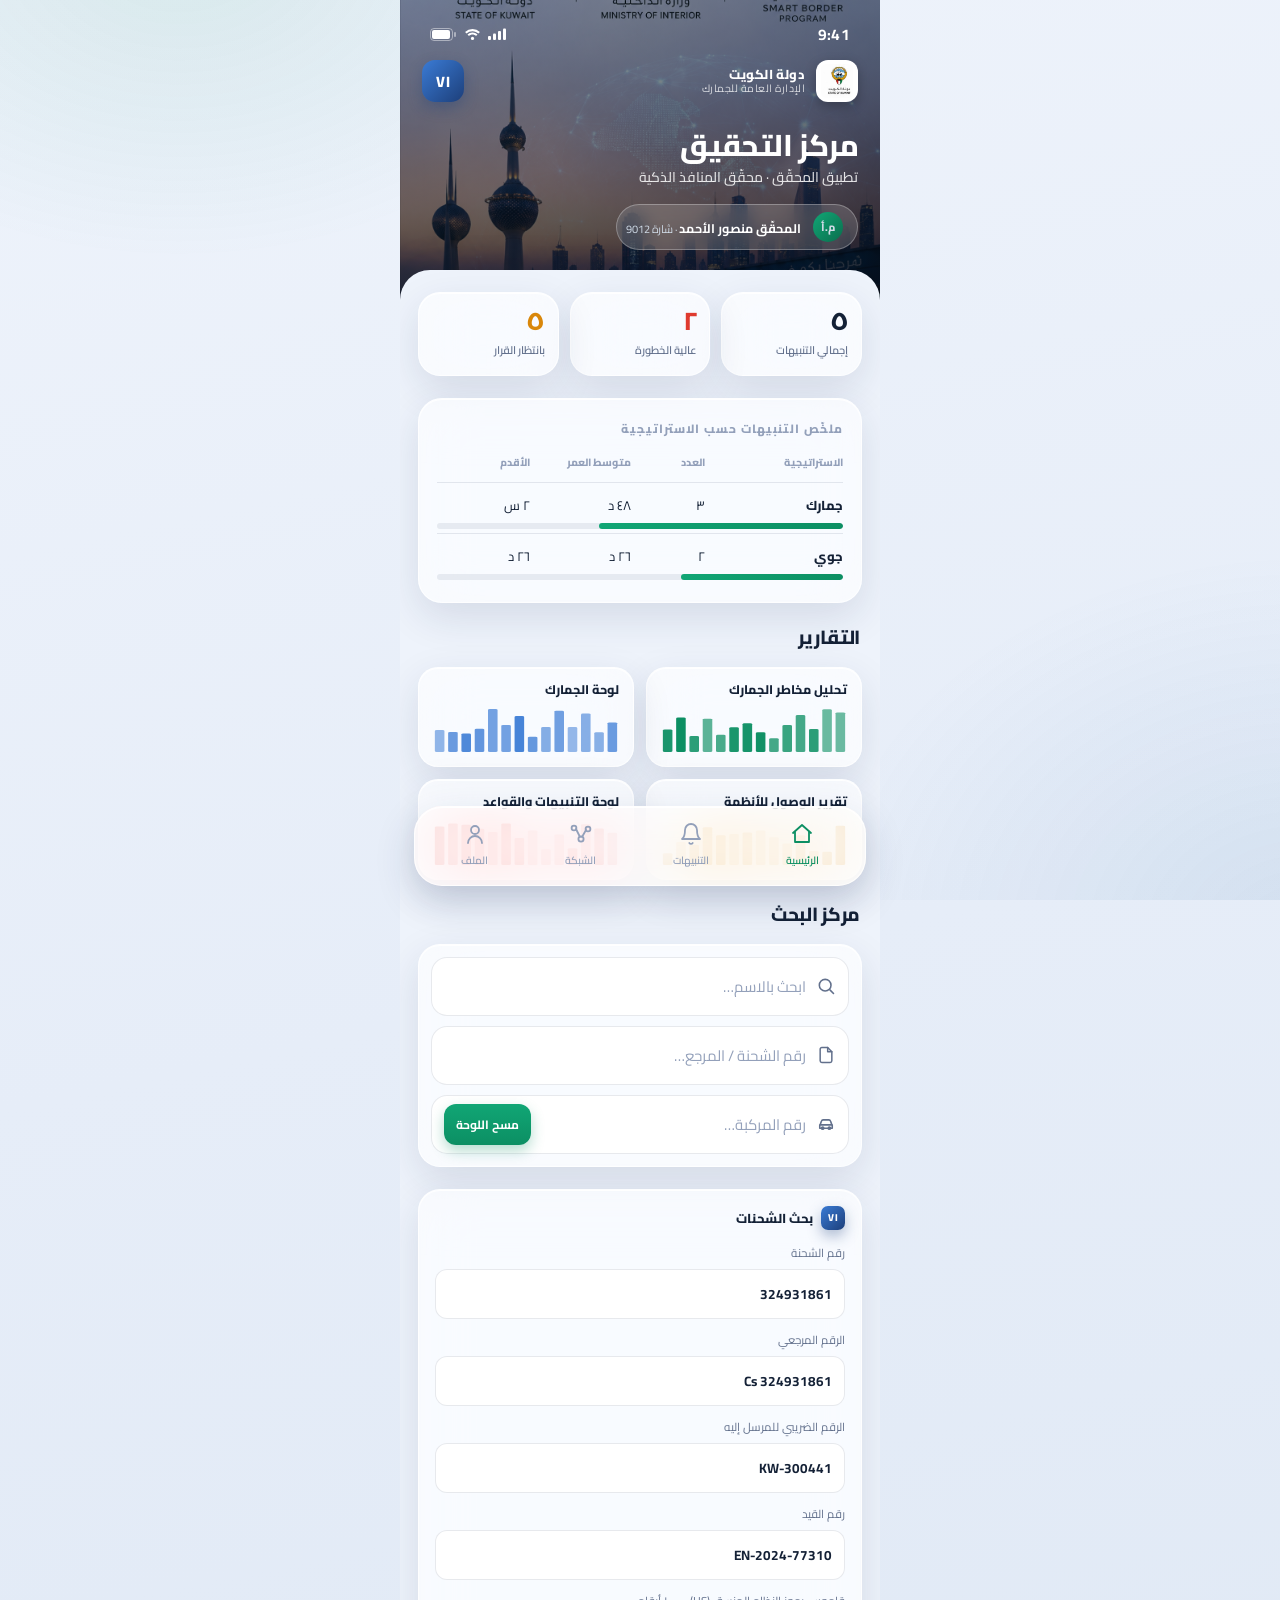
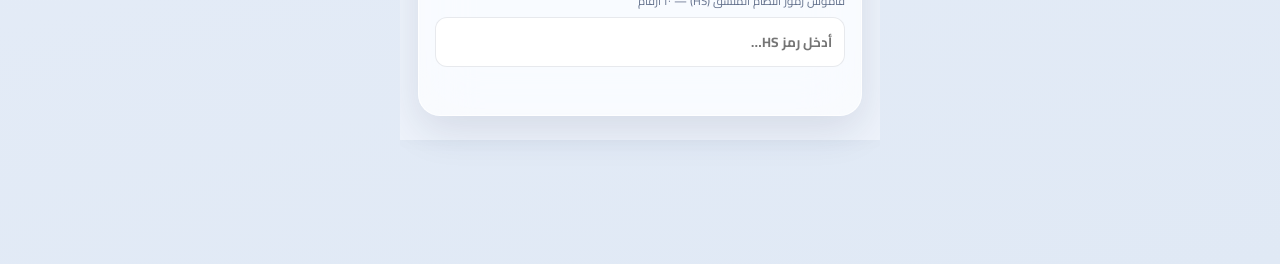
==== investigator/index.html @ adbe8036 "Add standalone Investigator app (SAS Visual Investigator on a phone) New investigator/ persona app, " ====
<!DOCTYPE html>
<html lang="ar" dir="rtl">
<head>
  <meta charset="UTF-8" />
  <meta name="viewport" content="width=device-width, initial-scale=1.0, viewport-fit=cover" />
  <meta name="theme-color" content="#0a1024" />
  <title>المنافذ الذكية — تطبيق المحقّق</title>
  <link rel="preconnect" href="https://fonts.googleapis.com" />
  <link rel="preconnect" href="https://fonts.gstatic.com" crossorigin />
  <link rel="stylesheet" href="https://fonts.googleapis.com/css2?family=Cairo:wght@400;600;700;800&family=Inter:wght@400;600;700;800&display=swap" />
  <link rel="stylesheet" href="styles.css" />
</head>
<body>
  <div class="app" id="app">

    <!-- iOS status bar -->
    <div class="statusbar sb-light">
      <span class="sb-time">9:41</span>
      <span class="sb-right">
        <svg width="18" height="12" viewBox="0 0 18 12" fill="currentColor"><rect x="0" y="8" width="3" height="4" rx="1"/><rect x="5" y="5.5" width="3" height="6.5" rx="1"/><rect x="10" y="3" width="3" height="9" rx="1"/><rect x="15" y="0.5" width="3" height="11.5" rx="1"/></svg>
        <svg width="17" height="12" viewBox="0 0 17 12" fill="currentColor"><path d="M8.5 3.2c2.3 0 4.4.9 6 2.4l1.4-1.5A11 11 0 0 0 8.5 1 11 11 0 0 0 1.1 4.1L2.5 5.6a8.7 8.7 0 0 1 6-2.4z"/><path d="M8.5 6.6c1.3 0 2.6.5 3.5 1.5l1.5-1.5a7 7 0 0 0-10 0L5 8.1c1-1 2.2-1.5 3.5-1.5z"/><circle cx="8.5" cy="10.4" r="1.6"/></svg>
        <svg width="27" height="13" viewBox="0 0 27 13" fill="none"><rect x="0.5" y="0.5" width="22" height="12" rx="3.5" stroke="currentColor" stroke-opacity=".45"/><rect x="2" y="2" width="18" height="9" rx="2" fill="currentColor"/><rect x="24" y="4" width="2" height="5" rx="1" fill="currentColor" fill-opacity=".45"/></svg>
      </span>
    </div>

    <!-- ============ HOME / DASHBOARD ============ -->
    <section class="screen is-active" id="screen-home">
      <div class="scroll home-scroll">
        <div class="home-hero">
          <div class="hero-bg"><img src="../assets/welcome_bg.png" alt="" /></div>
          <div class="hh-top">
            <img class="brand-emblem" src="../assets/logo_emblem.png" alt="دولة الكويت" />
            <div class="brand-txt"><b>دولة الكويت</b><span>الإدارة العامة للجمارك</span></div>
            <div class="topbar-spacer"></div>
            <span class="vi-logo">VI</span>
          </div>
          <h2 class="hh-title">مركز التحقيق</h2>
          <div class="hh-sub">تطبيق المحقّق · محقّق المنافذ الذكية</div>
          <div class="officer-chip">
            <span class="avatar">م.أ</span>
            <div><b>المحقّق منصور الأحمد</b><span> · شارة 9012</span></div>
          </div>
        </div>

        <div class="sheet" id="home-sheet"><!-- rendered by JS --></div>
      </div>
    </section>

    <!-- ============ ALERTS TRIAGE QUEUE ============ -->
    <section class="screen" id="screen-alerts">
      <div class="scroll">
        <div class="page-h"><h1>التنبيهات</h1><p>قائمة انتظار التحقيق — مرتّبة حسب النقاط</p></div>
        <div class="search-row glass solo-search">
          <span class="search-ic"><svg viewBox="0 0 24 24" width="20" height="20" fill="none" stroke="currentColor" stroke-width="1.9" stroke-linecap="round" stroke-linejoin="round"><circle cx="11" cy="11" r="7"/><path d="M21 21l-4.3-4.3"/></svg></span>
          <input type="text" id="search-all" placeholder="ابحث بالاسم أو رقم الشحنة أو المركبة…" autocomplete="off" />
        </div>
        <div class="filters" id="strategy-filters">
          <button class="fchip is-active" data-filter="all">الكل</button>
          <button class="fchip" data-filter="Customs">جمارك</button>
          <button class="fchip" data-filter="Air">جوي</button>
        </div>
        <div class="tasklist" id="alert-list"></div>
      </div>
    </section>

    <!-- ============ NETWORK EXPLORER ============ -->
    <section class="screen" id="screen-network">
      <div class="scroll">
        <div class="page-h"><h1>الشبكة</h1><p>تحليل الكيانات والعلاقات عبر القضايا</p></div>
        <div class="vi-banner glass">
          <span class="vi-logo">VI</span>
          <div><b>تحليل الشبكة</b><span>كشف الكيانات المشتركة (Entity Resolution)</span></div>
        </div>
        <div class="info-card glass" id="net-global"><!-- rendered by JS --></div>
      </div>
    </section>

    <!-- ============ CASE / ALERT DETAIL (rendered by JS) ============ -->
    <section class="screen" id="screen-detail">
      <div class="detail-bar">
        <button class="back-btn" data-tab="screen-alerts" aria-label="رجوع">
          <svg viewBox="0 0 24 24" width="22" height="22" fill="none" stroke="currentColor" stroke-width="2.2" stroke-linecap="round" stroke-linejoin="round"><path d="M9 6l6 6-6 6"/></svg>
        </button>
        <h2 id="detail-title">التنبيه</h2>
      </div>
      <div class="scroll" id="detail-body" style="padding-top:14px;"></div>
    </section>

    <!-- ============ PROFILE ============ -->
    <section class="screen" id="screen-profile">
      <div class="scroll">
        <div class="page-h"><h1>الملف الشخصي</h1></div>
        <div class="profile-card glass">
          <span class="avatar">م.أ</span>
          <h2>المحقّق منصور الأحمد</h2>
          <div class="role">محقّق جمارك · شارة 9012 · إدارة الاستخبارات الجمركية</div>
          <div class="profile-stats">
            <div><div class="n" id="prof-seen">0</div><div class="l">تمت دراستها</div></div>
            <div><div class="n" id="prof-app">0</div><div class="l">معتمد</div></div>
            <div><div class="n" id="prof-rej">0</div><div class="l">مرفوض</div></div>
          </div>
        </div>
        <div class="settings glass">
          <div class="set-row"><span class="sic"><svg viewBox="0 0 24 24" width="18" height="18" fill="none" stroke="#28354f" stroke-width="1.8" stroke-linecap="round" stroke-linejoin="round"><circle cx="12" cy="12" r="3"/><path d="M19 12a7 7 0 0 0-.1-1.3l2-1.5-2-3.4-2.3 1a7 7 0 0 0-2.3-1.3L13.6 2h-3.2l-.4 2.5A7 7 0 0 0 7.7 5.8l-2.3-1-2 3.4 2 1.5A7 7 0 0 0 5.3 12c0 .4 0 .9.1 1.3l-2 1.5 2 3.4 2.3-1a7 7 0 0 0 2.3 1.3l.4 2.5h3.2l.4-2.5a7 7 0 0 0 2.3-1.3l2.3 1 2-3.4-2-1.5c.1-.4.1-.9.1-1.3z"/></svg></span><span class="st">إعدادات المحقّق</span><svg class="chev" viewBox="0 0 24 24" width="18" height="18" fill="none" stroke="currentColor" stroke-width="2" stroke-linecap="round" stroke-linejoin="round"><path d="M9 6l6 6-6 6"/></svg></div>
          <div class="set-row"><span class="sic"><svg viewBox="0 0 24 24" width="18" height="18" fill="none" stroke="#28354f" stroke-width="1.8" stroke-linecap="round" stroke-linejoin="round"><path d="M12 3l8 4v5c0 5-3.5 7.5-8 9-4.5-1.5-8-4-8-9V7z"/></svg></span><span class="st">الصلاحيات والوصول</span><svg class="chev" viewBox="0 0 24 24" width="18" height="18" fill="none" stroke="currentColor" stroke-width="2" stroke-linecap="round" stroke-linejoin="round"><path d="M9 6l6 6-6 6"/></svg></div>
          <div class="set-row" id="reset-demo"><span class="sic"><svg viewBox="0 0 24 24" width="18" height="18" fill="none" stroke="#28354f" stroke-width="1.8" stroke-linecap="round" stroke-linejoin="round"><path d="M3 12a9 9 0 1 0 3-6.7L3 8M3 3v5h5"/></svg></span><span class="st">إعادة تعيين البيانات التجريبية</span><svg class="chev" viewBox="0 0 24 24" width="18" height="18" fill="none" stroke="currentColor" stroke-width="2" stroke-linecap="round" stroke-linejoin="round"><path d="M9 6l6 6-6 6"/></svg></div>
        </div>
      </div>
    </section>

    <!-- ============ TAB BAR ============ -->
    <nav class="tabbar" id="tabbar">
      <button class="tab is-active" data-tab="screen-home">
        <svg viewBox="0 0 24 24" fill="none" stroke="currentColor" stroke-width="1.8" stroke-linecap="round" stroke-linejoin="round"><path d="M3 11l9-8 9 8"/><path d="M5 10v10h14V10"/></svg>
        الرئيسية
      </button>
      <button class="tab" data-tab="screen-alerts">
        <svg viewBox="0 0 24 24" fill="none" stroke="currentColor" stroke-width="1.8" stroke-linecap="round" stroke-linejoin="round"><path d="M18 8a6 6 0 0 0-12 0c0 7-3 9-3 9h18s-3-2-3-9"/><path d="M13.7 21a2 2 0 0 1-3.4 0"/></svg>
        التنبيهات
      </button>
      <button class="tab" data-tab="screen-network">
        <svg viewBox="0 0 24 24" fill="none" stroke="currentColor" stroke-width="1.8" stroke-linecap="round" stroke-linejoin="round"><circle cx="5" cy="6" r="2.4"/><circle cx="19" cy="7" r="2.4"/><circle cx="12" cy="17" r="2.6"/><path d="M7 7l4 8M17 8l-4 7"/></svg>
        الشبكة
      </button>
      <button class="tab" data-tab="screen-profile">
        <svg viewBox="0 0 24 24" fill="none" stroke="currentColor" stroke-width="1.8" stroke-linecap="round" stroke-linejoin="round"><circle cx="12" cy="8" r="4"/><path d="M5 21a7 7 0 0 1 14 0"/></svg>
        الملف
      </button>
    </nav>
  </div>

  <script src="app.js"></script>
</body>
</html>
---- investigator/styles.css ----
/* ===== Kuwait Smart Border — Officer App (light glassmorphism) ===== */
:root {
  --font: "Cairo", -apple-system, BlinkMacSystemFont, "SF Pro Display", "SF Pro Text", "Segoe UI", system-ui, sans-serif;

  --ink: #142136;
  --ink-2: #28354f;
  --muted: #62708c;
  --faint: #93a0ba;

  --accent: #0c8f63;        /* refined Kuwait emerald */
  --accent-2: #11a675;
  --accent-deep: #0a6e4e;
  --accent-tint: rgba(12, 143, 99, 0.12);
  --accent-line: rgba(12, 143, 99, 0.22);

  --green: #0a9d57;
  --amber: #d9870a;
  --red: #df3a2f;

  --surface: rgba(255, 255, 255, 0.64);
  --surface-hi: rgba(255, 255, 255, 0.78);
  --line: rgba(20, 40, 80, 0.10);
  --hi: inset 0 1px 0 rgba(255, 255, 255, 0.9);
  --shadow: 0 14px 40px rgba(23, 43, 84, 0.12);
  --radius: 26px;
  --statusbar: 52px;
}

* { box-sizing: border-box; -webkit-tap-highlight-color: transparent; }
* { scrollbar-width: none; -ms-overflow-style: none; }
*::-webkit-scrollbar { width: 0; height: 0; display: none; }
html, body { margin: 0; padding: 0; }

body {
  font-family: var(--font);
  color: var(--ink);
  min-height: 100vh;
  -webkit-font-smoothing: antialiased;
  position: relative;
  background: linear-gradient(168deg, #eef3fb 0%, #e6edf8 52%, #e0e9f5 100%);
}
/* subtle cool depth — two soft, low-saturation glows (not decorative color) */
body::after {
  content: ""; position: fixed; inset: 0; z-index: -1;
  background:
    radial-gradient(780px 560px at 14% -6%, rgba(12, 143, 99, 0.10), transparent 56%),
    radial-gradient(820px 640px at 102% 104%, rgba(40, 110, 170, 0.10), transparent 60%);
}

.app { position: relative; width: 100%; max-width: 480px; min-height: 100vh; margin: 0 auto; overflow: hidden; }

/* ===== iOS status bar ===== */
.statusbar {
  position: absolute; top: 0; left: 0; right: 0; z-index: 40;
  height: var(--statusbar);
  display: flex; align-items: center; justify-content: space-between;
  padding: 16px 30px 0; pointer-events: none; color: var(--ink);
}
.statusbar.sb-light { color: #fff; }
.sb-time { font-size: 15.5px; font-weight: 700; letter-spacing: .3px; }
.sb-right { display: flex; align-items: center; gap: 7px; }
.sb-right svg { display: block; }

/* ===== screens ===== */
.screen { display: none; min-height: 100vh; flex-direction: column; }
.screen.is-active { display: flex; }
.scroll { flex: 1; overflow-y: auto; padding: calc(var(--statusbar) + 8px) 18px 124px; }

/* ===== HOME: dark hero header + content sheet ===== */
.home-scroll { padding: 0 0 124px; }
.home-hero {
  position: relative; overflow: hidden; color: #fff;
  padding: calc(var(--statusbar) + 8px) 22px 56px;
}
.home-hero .hero-bg { position: absolute; inset: 0; z-index: 0; }
.home-hero .hero-bg img { width: 100%; height: 100%; object-fit: cover; object-position: center 38%; }
.home-hero .hero-bg::after {
  content: ""; position: absolute; inset: 0;
  background: linear-gradient(165deg, rgba(7,28,38,.42) 0%, rgba(6,20,32,.58) 48%, rgba(5,14,26,.84) 100%);
}
.home-hero > *:not(.hero-bg) { position: relative; z-index: 1; }
.hh-top { display: flex; align-items: center; gap: 11px; margin-bottom: 28px; }
.home-hero .brand-emblem { width: 42px; height: 42px; object-fit: contain; background: #fff; border-radius: 12px; padding: 4px; box-shadow: 0 4px 12px rgba(0,0,0,.25); }
.home-hero .brand-txt b { color: #fff; font-size: 13px; font-weight: 800; letter-spacing: .4px; }
.home-hero .brand-txt span { color: rgba(255,255,255,.78); font-size: 10.5px; }
.icon-btn--hero { background: rgba(255,255,255,.16); border-color: rgba(255,255,255,.3); color: #fff; box-shadow: none; }
.icon-btn--hero .dot { border-color: rgba(20,30,45,.4); }
.home-hero .live { margin-bottom: 12px; }
.hh-title { margin: 0; font-size: 30px; font-weight: 800; letter-spacing: -.6px; line-height: 1.04; color: #fff; }
.hh-sub { font-size: 14px; color: rgba(255,255,255,.85); margin-top: 3px; font-weight: 500; }

.sheet {
  position: relative; margin-top: -36px;
  background: #eef3fb; border-radius: 30px 30px 0 0;
  padding: 22px 18px 8px; box-shadow: 0 -12px 30px rgba(10,20,40,.07);
  min-height: 44vh;
}
.sheet .stats { margin-bottom: 22px; }

/* grouped list (Apple-style) */
.grouped { background: #fff; border-radius: 22px; overflow: hidden; margin-bottom: 24px; box-shadow: var(--shadow); border: 1px solid var(--surface-hi); }
.row { display: flex; align-items: center; gap: 14px; padding: 15px 16px; border-top: 1px solid var(--line); cursor: pointer; }
.row:first-child { border-top: none; }
.row:active { background: rgba(20,40,80,.035); }
.ric { width: 42px; height: 42px; border-radius: 13px; flex: none; display: grid; place-items: center; background: var(--accent-tint); color: var(--accent); border: 1px solid var(--accent-line); }
.rt { flex: 1; }
.rt b { display: block; font-size: 15px; font-weight: 700; color: var(--ink); }
.rt span { font-size: 12.5px; color: var(--muted); }

/* ===== brand row ===== */
.topbar { display: flex; align-items: center; gap: 12px; margin-bottom: 18px; }
.brand-emblem { width: 38px; height: 38px; object-fit: contain; }
.brand-txt { display: flex; flex-direction: column; line-height: 1.18; }
.brand-txt b { font-size: 13px; font-weight: 800; letter-spacing: .4px; color: var(--ink); }
.brand-txt span { font-size: 10.5px; color: var(--muted); letter-spacing: .5px; }
.topbar-spacer { flex: 1; }

.icon-btn {
  position: relative; width: 44px; height: 44px; flex: none;
  display: grid; place-items: center; border: 1px solid var(--line);
  background: var(--surface-hi);
  backdrop-filter: blur(20px) saturate(150%); -webkit-backdrop-filter: blur(20px) saturate(150%);
  border-radius: 50%; color: var(--ink-2); cursor: pointer; box-shadow: var(--shadow);
}
.icon-btn:active { transform: scale(.94); }
.dot { position: absolute; top: 9px; right: 10px; width: 9px; height: 9px; border-radius: 50%; background: var(--red); border: 2px solid #fff; }

/* ===== glass ===== */
.glass {
  background: var(--surface);
  backdrop-filter: blur(28px) saturate(150%); -webkit-backdrop-filter: blur(28px) saturate(150%);
  border: 1px solid var(--surface-hi);
  border-radius: var(--radius);
  box-shadow: var(--hi), var(--shadow);
}
.glass-hi { background: var(--surface-hi); }

/* ===== page heading ===== */
.page-h { margin: 2px 0 18px; }
.page-h h1 { margin: 0; font-size: 32px; font-weight: 800; letter-spacing: -.6px; color: var(--ink); }
.page-h p { margin: 5px 0 0; color: var(--muted); font-size: 14px; }

/* ===== HERO ===== */
.hero {
  position: relative; overflow: hidden; border-radius: 28px; margin-bottom: 16px;
  min-height: 178px; display: flex; flex-direction: column; justify-content: flex-end; padding: 20px;
  box-shadow: var(--shadow); border: 1px solid var(--surface-hi);
}
.hero-bg { position: absolute; inset: 0; z-index: 0; }
.hero-bg img { width: 100%; height: 100%; object-fit: cover; }
.hero-bg::after {
  content: ""; position: absolute; inset: 0;
  background: linear-gradient(150deg, rgba(8,40,32,.30) 0%, rgba(8,30,28,.40) 45%, rgba(6,22,30,.82) 100%);
}
.hero > *:not(.hero-bg) { position: relative; z-index: 1; }
.hero-top { display: flex; align-items: center; margin-bottom: auto; }
.live {
  display: inline-flex; align-items: center; gap: 7px;
  font-size: 11px; font-weight: 800; letter-spacing: .5px;
  padding: 6px 12px; border-radius: 999px;
  background: rgba(10,157,87,.22); border: 1px solid rgba(120,255,180,.5); color: #c8ffe1;
  backdrop-filter: blur(6px); -webkit-backdrop-filter: blur(6px);
}
.live i { width: 7px; height: 7px; border-radius: 50%; background: #4dff97; box-shadow: 0 0 9px #4dff97; }
.hero-body h2 { margin: 0; font-size: 27px; font-weight: 800; letter-spacing: -.5px; line-height: 1.06; color: #fff; }
.hero-body .sub { font-size: 13px; color: #d9e4ee; margin-top: 3px; font-weight: 500; }
.officer-chip {
  margin-top: 14px; display: inline-flex; align-items: center; gap: 10px;
  padding: 7px 14px 7px 7px; border-radius: 999px;
  background: rgba(255,255,255,.16); border: 1px solid rgba(255,255,255,.28);
  backdrop-filter: blur(10px); -webkit-backdrop-filter: blur(10px);
}
.avatar { width: 30px; height: 30px; border-radius: 50%; flex: none; display: grid; place-items: center; font-size: 12px; font-weight: 800; background: linear-gradient(135deg, var(--accent-2), var(--accent-deep)); color: #fff; }
.officer-chip b { font-size: 12.5px; font-weight: 700; color: #fff; }
.officer-chip span { font-size: 11px; color: #cfdae6; margin-left: 2px; }

/* ===== stats ===== */
.stats { display: grid; grid-template-columns: repeat(3, 1fr); gap: 11px; margin-bottom: 20px; }
.stat { padding: 15px 13px; border-radius: 22px; }
.stat .n { font-size: 26px; font-weight: 800; letter-spacing: -.6px; line-height: 1; color: var(--ink); }
.stat .l { font-size: 11px; color: var(--muted); margin-top: 6px; font-weight: 600; }
.stat .n.green { color: var(--green); } .stat .n.amber { color: var(--amber); } .stat .n.red { color: var(--red); }

/* ===== section ===== */
.sec-h { display: flex; align-items: center; justify-content: space-between; margin: 6px 2px 12px; }
.sec-h h3 { margin: 0; font-size: 19px; font-weight: 800; letter-spacing: -.3px; color: var(--ink); }
.sec-h a { font-size: 13px; color: var(--accent); font-weight: 700; cursor: pointer; }

/* ===== action list ===== */
.menu { display: flex; flex-direction: column; gap: 11px; margin-bottom: 24px; }
.menu-item {
  display: flex; align-items: center; gap: 14px; padding: 15px 16px; border-radius: 22px; cursor: pointer;
  background: var(--surface); border: 1px solid var(--surface-hi);
  backdrop-filter: blur(26px) saturate(150%); -webkit-backdrop-filter: blur(26px) saturate(150%);
  box-shadow: var(--hi), var(--shadow);
}
.menu-item:active { transform: scale(.99); }
.mi-ic {
  width: 46px; height: 46px; border-radius: 15px; flex: none; display: grid; place-items: center;
  background: var(--accent-tint); color: var(--accent); border: 1px solid var(--accent-line);
}
/* keep one cohesive accent; the alert tile uses amber to signal attention */
.mi-ic.amber { background: rgba(217,135,10,.12); color: var(--amber); border-color: rgba(217,135,10,.22); }
.mi-tx { flex: 1; }
.mi-tx b { display: block; font-size: 15px; font-weight: 700; color: var(--ink); }
.mi-tx span { font-size: 12.5px; color: var(--muted); }
.mi-badge { min-width: 22px; height: 22px; padding: 0 7px; border-radius: 999px; display: grid; place-items: center; font-size: 12px; font-weight: 800; background: var(--red); color: #fff; }
.chev { color: var(--faint); flex: none; }

/* ===== filter chips ===== */
.filters { display: flex; gap: 8px; overflow-x: auto; padding: 2px 0 16px; }
.fchip {
  flex: none; padding: 9px 16px; border-radius: 999px; cursor: pointer; font-size: 13px; font-weight: 600; color: var(--muted);
  background: var(--surface); border: 1px solid var(--line);
  backdrop-filter: blur(16px); -webkit-backdrop-filter: blur(16px);
}
.fchip.is-active { color: #fff; background: linear-gradient(180deg, var(--accent-2), var(--accent)); border-color: transparent; font-weight: 700; box-shadow: 0 6px 16px rgba(12,143,99,.32); }

/* ===== task cards ===== */
.tasklist { display: flex; flex-direction: column; gap: 12px; }
.task { display: flex; gap: 14px; align-items: center; padding: 15px; border-radius: 24px; cursor: pointer; }
.task:active { transform: scale(.99); }
.ring { position: relative; flex: none; }
.ring svg { transform: rotate(-90deg); }
.ring .score { position: absolute; inset: 0; display: grid; place-items: center; font-size: 16px; font-weight: 800; color: var(--ink); }
.task-main { flex: 1; min-width: 0; }
.task-top { display: flex; align-items: center; gap: 8px; }
.plate { font-size: 15px; font-weight: 800; letter-spacing: .3px; color: var(--ink); }
.lane { font-size: 11px; font-weight: 700; padding: 3px 9px; border-radius: 8px; background: var(--accent-tint); border: 1px solid var(--accent-line); color: var(--accent-deep); }
.newtag { font-size: 9.5px; font-weight: 800; letter-spacing: .4px; padding: 3px 7px; border-radius: 7px; background: var(--accent); color: #fff; }
.task-driver { font-size: 12.5px; color: var(--muted); margin-top: 3px; }
.flags { display: flex; flex-wrap: wrap; gap: 6px; margin-top: 9px; }
.flag { display: inline-flex; align-items: center; gap: 5px; font-size: 10.5px; font-weight: 700; padding: 4px 9px; border-radius: 9px; background: rgba(20,40,80,.05); border: 1px solid var(--line); color: var(--ink-2); }
.flag.red { background: rgba(223,58,47,.10); border-color: rgba(223,58,47,.30); color: var(--red); }
.flag.amber { background: rgba(217,135,10,.12); border-color: rgba(217,135,10,.30); color: var(--amber); }

.level-tag { font-size: 11px; font-weight: 800; letter-spacing: .3px; }
.level-High { color: var(--red); } .level-Medium { color: var(--amber); } .level-Low { color: var(--green); }

/* ===== detail ===== */
.detail-bar {
  position: sticky; top: 0; z-index: 6;
  display: flex; align-items: center; gap: 12px;
  padding: var(--statusbar) 18px 12px;
  background: rgba(255,255,255,.72);
  backdrop-filter: blur(24px) saturate(150%); -webkit-backdrop-filter: blur(24px) saturate(150%);
  border-bottom: 1px solid var(--line);
}
.detail-bar h2 { margin: 0; font-size: 18px; font-weight: 800; letter-spacing: .3px; color: var(--ink); }
.back-btn { width: 40px; height: 40px; border-radius: 50%; flex: none; cursor: pointer; display: grid; place-items: center; color: var(--ink-2); background: var(--surface-hi); border: 1px solid var(--line); box-shadow: var(--shadow); }
.back-btn:active { transform: scale(.94); }

.risk-hero { padding: 22px; border-radius: 26px; margin-bottom: 14px; display: flex; align-items: center; gap: 18px; }
.risk-hero .ring .score { font-size: 28px; }
.risk-hero .ring .score small { display: block; font-size: 9.5px; font-weight: 700; color: var(--muted); margin-top: -1px; letter-spacing: 1px; }
.rh-tx { flex: 1; }
.rh-tx .lvl { font-size: 23px; font-weight: 800; letter-spacing: -.3px; }
.rh-tx .src { display: flex; align-items: center; gap: 6px; margin-top: 7px; font-size: 11px; color: var(--muted); font-weight: 500; }
.rh-tx .src b { color: var(--accent); font-weight: 700; }

.reco { display: flex; gap: 12px; align-items: flex-start; padding: 15px 16px; border-radius: 20px; margin-bottom: 14px; background: rgba(223,58,47,.08); border: 1px solid rgba(223,58,47,.28); }
.reco.clear { background: rgba(10,157,87,.09); border-color: rgba(10,157,87,.30); }
.reco .ric { flex: none; margin-top: 1px; }
.reco b { font-size: 14.5px; color: var(--ink); }
.reco p { margin: 4px 0 0; font-size: 12.5px; color: var(--muted); line-height: 1.45; }

.info-card { padding: 18px; border-radius: 24px; margin-bottom: 14px; }
.info-card h4 { margin: 0 0 14px; font-size: 12px; font-weight: 800; color: var(--faint); letter-spacing: 1px; }
.kv { display: flex; align-items: center; justify-content: space-between; gap: 12px; padding: 12px 0; border-top: 1px solid var(--line); }
.kv:first-of-type { border-top: none; padding-top: 0; }
.kv .k { display: flex; align-items: center; gap: 11px; font-size: 13.5px; color: var(--muted); }
.kv .k .kic { width: 32px; height: 32px; border-radius: 10px; display: grid; place-items: center; background: rgba(20,40,80,.05); border: 1px solid var(--line); color: var(--ink-2); flex: none; }
.kv .v { font-size: 14px; font-weight: 700; text-align: right; color: var(--ink); }
.kv .v.red { color: var(--red); } .kv .v.green { color: var(--green); } .kv .v.amber { color: var(--amber); }
.v-stack { display: flex; flex-direction: column; align-items: flex-end; gap: 6px; }
.v-stack .v { font-size: 14px; font-weight: 700; }
.pill-ok, .pill-bad { font-size: 10.5px; font-weight: 800; padding: 5px 10px; border-radius: 999px; letter-spacing: .3px; white-space: nowrap; }
.pill-bad { background: rgba(223,58,47,.12); color: var(--red); border: 1px solid rgba(223,58,47,.30); }
.pill-ok { background: rgba(10,157,87,.12); color: var(--green); border: 1px solid rgba(10,157,87,.30); }

.factor { padding: 13px 0; border-top: 1px solid var(--line); }
.factor:first-of-type { border-top: none; padding-top: 2px; }
.factor-h { display: flex; align-items: center; justify-content: space-between; margin-bottom: 9px; }
.factor-h .fn { font-size: 13.5px; font-weight: 600; color: var(--ink-2); }
.factor-h .fw { font-size: 12px; font-weight: 800; }
.bar { height: 7px; border-radius: 999px; background: rgba(20,40,80,.08); overflow: hidden; }
.bar > i { display: block; height: 100%; border-radius: 999px; }

.actions { display: grid; grid-template-columns: 1fr 1fr; gap: 12px; margin: 6px 0 8px; }
.btn { display: flex; align-items: center; justify-content: center; gap: 8px; padding: 16px; border-radius: 18px; border: none; cursor: pointer; font-family: inherit; font-size: 15px; font-weight: 700; color: #fff; }
.btn:active { transform: translateY(1px); }
.btn-clear { background: linear-gradient(180deg, #16b56a, #0a8a51); box-shadow: 0 10px 24px rgba(12,143,99,.35); }
.btn-flag { background: linear-gradient(180deg, #ef5246, #d22a1f); box-shadow: 0 10px 24px rgba(210,42,31,.32); }

/* ===== alerts ===== */
.alertlist { display: flex; flex-direction: column; gap: 12px; }
.alert { display: flex; gap: 13px; padding: 16px; border-radius: 22px; align-items: flex-start; }
.al-ic { width: 44px; height: 44px; border-radius: 14px; flex: none; display: grid; place-items: center; }
.al-ic.red { background: rgba(223,58,47,.12); color: var(--red); border: 1px solid rgba(223,58,47,.22); }
.al-ic.amber { background: rgba(217,135,10,.12); color: var(--amber); border: 1px solid rgba(217,135,10,.22); }
.al-ic.blue { background: var(--accent-tint); color: var(--accent); border: 1px solid var(--accent-line); }
.al-ic.green { background: rgba(10,157,87,.12); color: var(--green); border: 1px solid rgba(10,157,87,.22); }
.al-tx { flex: 1; min-width: 0; }
.al-tx .at { display: flex; align-items: center; justify-content: space-between; gap: 8px; }
.al-tx b { font-size: 14.5px; font-weight: 700; color: var(--ink); }
.al-tx .time { font-size: 11px; color: var(--faint); flex: none; }
.al-tx p { margin: 4px 0 0; font-size: 12.5px; color: var(--muted); line-height: 1.45; }
.al-unread { box-shadow: var(--hi), inset 3px 0 0 var(--accent); }

/* ===== profile ===== */
.profile-card { padding: 24px; border-radius: 26px; margin-bottom: 16px; text-align: center; }
.profile-card .avatar { width: 78px; height: 78px; font-size: 27px; margin: 0 auto 14px; }
.profile-card h2 { margin: 0; font-size: 22px; font-weight: 800; color: var(--ink); }
.profile-card .role { color: var(--muted); font-size: 13px; margin-top: 4px; }
.profile-stats { display: grid; grid-template-columns: repeat(3,1fr); gap: 1px; margin-top: 18px; border-radius: 16px; overflow: hidden; background: var(--line); }
.profile-stats div { background: rgba(255,255,255,.55); padding: 13px 6px; }
.profile-stats .n { font-size: 19px; font-weight: 800; color: var(--ink); }
.profile-stats .l { font-size: 10.5px; color: var(--muted); margin-top: 3px; }
.settings { display: flex; flex-direction: column; }
.set-row { display: flex; align-items: center; gap: 13px; padding: 16px; border-top: 1px solid var(--line); cursor: pointer; }
.set-row:first-child { border-top: none; }
.set-row .sic { width: 34px; height: 34px; border-radius: 11px; display: grid; place-items: center; background: rgba(20,40,80,.05); border: 1px solid var(--line); flex: none; color: var(--ink-2); }
.set-row .st { flex: 1; font-size: 14.5px; font-weight: 600; color: var(--ink); }

/* ===== tab bar ===== */
.tabbar {
  position: fixed; left: 50%; transform: translateX(-50%); bottom: 14px;
  width: calc(100% - 28px); max-width: 452px;
  display: flex; justify-content: space-around; align-items: center;
  padding: 11px 8px calc(11px + env(safe-area-inset-bottom, 0px));
  background: rgba(255, 255, 255, 0.72);
  backdrop-filter: blur(30px) saturate(150%); -webkit-backdrop-filter: blur(30px) saturate(150%);
  border: 1px solid var(--surface-hi); border-radius: 28px;
  box-shadow: var(--hi), 0 14px 40px rgba(23,43,84,.16); z-index: 30;
}
.tab { display: flex; flex-direction: column; align-items: center; gap: 4px; background: none; border: none; cursor: pointer; color: var(--faint); font-family: inherit; font-size: 10.5px; font-weight: 600; padding: 4px 12px; }
.tab.is-active { color: var(--accent); }
.tab svg { width: 24px; height: 24px; }
.tabbar.hidden { display: none; }

.fade-in { animation: fade .4s ease; }
@keyframes fade { from { opacity: 0; transform: translateY(10px); } to { opacity: 1; transform: none; } }

/* =====================================================================
   NEW — Arabic officer app: search, documents, investigator graph
   ===================================================================== */

/* keep kv values readable in RTL */
.kv .v { text-align: inherit; }

/* ----- search block (home) ----- */
.search-block { padding: 12px; border-radius: 22px; margin-bottom: 22px; display: flex; flex-direction: column; gap: 10px; }
.search-row {
  display: flex; align-items: center; gap: 10px;
  background: #fff; border: 1px solid var(--line); border-radius: 16px;
  padding: 0 12px; min-height: 50px;
}
.search-row .search-ic { color: var(--muted); flex: none; display: grid; place-items: center; }
.search-row input { flex: 1; border: none; outline: none; background: none; font: inherit; font-size: 15px; color: var(--ink); min-width: 0; padding: 14px 0; }
.search-row input::placeholder { color: var(--faint); }
.solo-search { margin-bottom: 14px; }

.scan-btn {
  flex: none; display: inline-flex; align-items: center; gap: 6px; cursor: pointer; font-family: inherit;
  font-size: 12px; font-weight: 700; color: #fff; border: none; border-radius: 12px; padding: 9px 12px;
  background: linear-gradient(180deg, var(--accent-2), var(--accent)); box-shadow: 0 6px 14px rgba(12,143,99,.3);
}
.scan-btn:active { transform: scale(.96); }
.scan-hintbar { font-size: 12.5px; font-weight: 700; color: var(--accent-deep); background: var(--accent-tint); border: 1px solid var(--accent-line); border-radius: 12px; padding: 10px 12px; text-align: center; }

/* ----- documents ----- */
.docs { display: grid; grid-template-columns: 1fr 1fr; gap: 12px; }
.doc {
  position: relative; border-radius: 16px; overflow: hidden; cursor: pointer;
  border: 1px solid var(--line); background: rgba(20,40,80,.04); min-height: 120px;
  display: flex; flex-direction: column;
}
.doc img { width: 100%; height: 120px; object-fit: cover; display: block; }
.doc > span { font-size: 11.5px; font-weight: 700; color: var(--ink-2); padding: 8px 10px; background: #fff; }
.doc-empty { align-items: center; justify-content: center; min-height: 120px; }
.doc-empty .doc-ph { font-size: 12px; color: var(--faint); font-weight: 700; padding: 0; background: none; }
.doc-empty > span:last-child { position: absolute; bottom: 0; left: 0; right: 0; text-align: center; }

/* ----- state banner ----- */
.state-banner { border-radius: 14px; padding: 12px 14px; font-size: 13px; font-weight: 700; margin-bottom: 12px; text-align: center; }
.state-banner.amber { background: rgba(217,135,10,.12); color: var(--amber); border: 1px solid rgba(217,135,10,.3); }
.state-banner.red { background: rgba(223,58,47,.10); color: var(--red); border: 1px solid rgba(223,58,47,.3); }

/* ----- action button: move to investigator ----- */
.btn-invest { background: linear-gradient(180deg, #3a7bd5, #2456a8); box-shadow: 0 10px 24px rgba(36,86,168,.32); }

/* ----- investigator banner / logo ----- */
.vi-banner { display: flex; align-items: center; gap: 13px; padding: 14px 16px; border-radius: 20px; margin-bottom: 16px; }
.vi-banner > div { display: flex; flex-direction: column; }
.vi-banner b { font-size: 15px; font-weight: 800; color: var(--ink); }
.vi-banner span { font-size: 12px; color: var(--muted); }
.vi-logo {
  flex: none; width: 42px; height: 42px; border-radius: 13px; display: grid; place-items: center;
  font-size: 15px; font-weight: 800; letter-spacing: .5px; color: #fff;
  background: linear-gradient(135deg, #3a7bd5, #1d3f7a); box-shadow: 0 6px 14px rgba(29,63,122,.35);
}
.vi-logo.sm { width: 20px; height: 20px; border-radius: 6px; font-size: 9px; display: inline-grid; vertical-align: middle; }

/* ----- entity network graph ----- */
.vi-graph { display: block; margin: 4px auto 0; overflow: visible; }
.vi-node circle { fill: #fff; stroke: var(--line); stroke-width: 1.5; filter: drop-shadow(0 4px 10px rgba(20,40,80,.12)); }
.vi-node.warn circle { stroke: rgba(217,135,10,.6); }
.vi-node.ok circle { stroke: rgba(10,157,87,.5); }
.vi-node .vi-ic { font-size: 18px; }
.vi-lbl { font-size: 10.5px; font-weight: 700; fill: var(--ink-2); }
.vi-cap { margin: 12px 0 0; font-size: 11.5px; color: var(--muted); line-height: 1.5; text-align: center; }

/* ----- timeline ----- */
.vi-timeline { display: flex; flex-direction: column; gap: 0; }
.vi-ev { display: flex; gap: 12px; padding: 10px 0; border-inline-start: 2px solid var(--line); margin-inline-start: 5px; padding-inline-start: 14px; position: relative; }
.vi-ev:last-child { border-color: transparent; }
.vi-dot { position: absolute; inset-inline-start: -6px; top: 14px; width: 10px; height: 10px; border-radius: 50%; background: var(--accent); box-shadow: 0 0 0 3px var(--accent-tint); }
.vi-ev b { font-size: 12px; color: var(--accent-deep); font-weight: 800; }
.vi-ev p { margin: 3px 0 0; font-size: 13px; color: var(--ink-2); line-height: 1.4; }

/* ----- lightbox ----- */
.lightbox { position: fixed; inset: 0; z-index: 100; background: rgba(6,14,26,.86); display: grid; place-items: center; padding: 24px; cursor: zoom-out; }
.lightbox img { max-width: 100%; max-height: 100%; border-radius: 14px; box-shadow: 0 20px 60px rgba(0,0,0,.5); }

/* =====================================================================
   INVESTIGATOR — SAS Visual Investigator components
   ===================================================================== */

/* ----- scorecard (بطاقة النتائج) ----- */
.scorecard { padding: 18px; border-radius: 24px; margin-bottom: 14px; }
.scorecard h4 { margin: 0 0 14px; font-size: 12px; font-weight: 800; color: var(--faint); letter-spacing: 1px; }
.sc-row { padding: 13px 0; border-top: 1px solid var(--line); }
.sc-row:first-of-type { border-top: none; padding-top: 2px; }
.sc-h { display: flex; align-items: center; justify-content: space-between; margin-bottom: 6px; }
.sc-id { font-size: 12.5px; font-weight: 800; letter-spacing: .4px; color: var(--ink-2); font-family: "Inter", monospace; }
.sc-val { font-size: 15px; font-weight: 800; }
.sc-desc { margin: 0 0 9px; font-size: 13px; color: var(--ink-2); line-height: 1.4; }

/* channel badge (selectivity) */
.channel-badge { display: inline-flex; align-items: center; gap: 6px; font-size: 11px; font-weight: 800; padding: 5px 11px; border-radius: 999px; margin-top: 6px; }
.channel-badge i { width: 8px; height: 8px; border-radius: 50%; display: inline-block; }

/* ----- VI sub-tab strip ----- */
.vitabs { display: flex; gap: 8px; overflow-x: auto; padding: 2px 0 14px; }
.vitabs .fchip { flex: none; }

/* ----- consignment 360 references ----- */
.refs-grid { display: grid; grid-template-columns: 1fr 1fr; gap: 10px; }
.ref-cell { background: rgba(20,40,80,.04); border: 1px solid var(--line); border-radius: 14px; padding: 11px 13px; }
.ref-cell .rk { font-size: 11px; color: var(--muted); margin-bottom: 3px; }
.ref-cell .rv { font-size: 13.5px; font-weight: 800; color: var(--ink); font-family: "Inter", sans-serif; letter-spacing: .2px; word-break: break-all; }

/* ----- triggers table ----- */
.trig { padding: 14px; border-radius: 18px; border: 1px solid var(--line); background: rgba(20,40,80,.03); margin-bottom: 10px; }
.trig-top { display: flex; align-items: center; justify-content: space-between; margin-bottom: 6px; }
.trig-id { font-size: 12.5px; font-weight: 800; color: var(--ink-2); font-family: "Inter", monospace; }
.trig-sc { font-size: 13px; font-weight: 800; }
.trig-msg { font-size: 12.5px; color: var(--muted); line-height: 1.45; }
.trig-meta { margin-top: 8px; font-size: 11px; color: var(--faint); display: flex; gap: 10px; flex-wrap: wrap; }

/* ----- geospatial map (stylized) ----- */
.map-panel { padding: 0; overflow: hidden; border-radius: 22px; margin-bottom: 14px; }
.vi-map { display: block; width: 100%; height: auto; }
.map-cap { padding: 12px 16px; font-size: 12.5px; color: var(--muted); line-height: 1.6; }
.map-cap b { color: var(--ink-2); }
.map-pin-ring { animation: vipulse 2.2s infinite; transform-origin: center; }
@keyframes vipulse { 0% { opacity: .55; r: 6px; } 70% { opacity: 0; r: 22px; } 100% { opacity: 0; r: 22px; } }

/* ----- x-ray panel ----- */
.xray-wrap { margin-bottom: 14px; }
.xray-panel { position: relative; border-radius: 18px; overflow: hidden; background: #0b1026; aspect-ratio: 16 / 10; box-shadow: var(--shadow); }
.xray-panel img, .xray-panel svg { width: 100%; height: 100%; object-fit: cover; display: block; }
.xray-panel .scan-line { position: absolute; left: 0; right: 0; height: 2px; background: rgba(120,200,255,.7); box-shadow: 0 0 12px rgba(120,200,255,.9); animation: xscan 3.2s linear infinite; }
@keyframes xscan { 0% { top: 0; } 100% { top: 100%; } }
.xray-tag { position: absolute; left: 12px; bottom: 12px; font-size: 10.5px; font-weight: 700; color: #bfe0ff; background: rgba(8,16,40,.6); border: 1px solid rgba(120,200,255,.3); padding: 4px 9px; border-radius: 8px; backdrop-filter: blur(4px); }
.xray-anom { display: inline-flex; gap: 6px; align-items: center; margin-top: 11px; font-size: 12px; font-weight: 800; color: var(--amber); background: rgba(217,135,10,.12); border: 1px solid rgba(217,135,10,.3); padding: 7px 12px; border-radius: 999px; }

/* ----- home: alert summary table ----- */
.summary { padding: 18px; border-radius: 24px; margin-bottom: 16px; }
.summary h4 { margin: 0 0 12px; font-size: 12px; font-weight: 800; color: var(--faint); letter-spacing: 1px; }
.sum-head, .sum-row { display: grid; grid-template-columns: 1.4fr .7fr 1fr 1fr; gap: 8px; padding: 10px 0; border-top: 1px solid var(--line); font-size: 13px; align-items: center; }
.sum-head { color: var(--faint); font-weight: 800; font-size: 10.5px; border-top: none; padding-top: 0; }
.sum-row span:first-child { font-weight: 800; color: var(--ink); }
.sum-bar { height: 6px; border-radius: 999px; background: rgba(20,40,80,.08); overflow: hidden; }
.sum-bar > i { display: block; height: 100%; border-radius: 999px; background: linear-gradient(90deg, var(--accent-2), var(--accent)); }

/* ----- home: report tiles ----- */
.reports { display: grid; grid-template-columns: 1fr 1fr; gap: 12px; margin-bottom: 16px; }
.report-tile { padding: 14px; border-radius: 20px; cursor: pointer; }
.report-tile:active { transform: scale(.99); }
.report-tile b { display: block; font-size: 12.5px; font-weight: 800; color: var(--ink); margin-bottom: 10px; line-height: 1.3; }
.report-tile svg { width: 100%; height: 44px; display: block; }

/* ----- consignment search card ----- */
.cons-search { padding: 16px; border-radius: 22px; margin-bottom: 16px; }
.cons-search h4 { margin: 0 0 12px; font-size: 13px; font-weight: 800; color: var(--ink); display: flex; align-items: center; gap: 8px; }
.cons-field { margin-bottom: 10px; }
.cons-field label { display: block; font-size: 11.5px; color: var(--muted); margin-bottom: 5px; }
.cons-field .cf-in { background: #fff; border: 1px solid var(--line); border-radius: 12px; padding: 11px 12px; font-size: 13.5px; font-weight: 700; color: var(--ink); }
.cons-field input.cf-in { width: 100%; font-family: inherit; outline: none; }
.hs-out { font-size: 12.5px; font-weight: 700; color: var(--accent-deep); margin-top: 6px; min-height: 16px; }

/* ----- investigation assistant ----- */
.assist-card { padding: 18px; border-radius: 22px; margin-bottom: 14px; }
.assist-card .assist-h { display: flex; align-items: center; gap: 10px; margin-bottom: 12px; }
.assist-card .assist-h .vi-logo { width: 34px; height: 34px; border-radius: 11px; font-size: 12px; }
.assist-card .assist-h b { font-size: 14.5px; font-weight: 800; color: var(--ink); }
.assist-body { font-size: 13.5px; line-height: 1.75; color: var(--ink-2); }

/* ----- network: expand/trim controls + popover ----- */
.net-controls { display: flex; gap: 8px; justify-content: center; margin: 4px 0 2px; }
.net-btn { font-size: 12px; font-weight: 700; font-family: inherit; cursor: pointer; padding: 8px 14px; border-radius: 999px; border: 1px solid var(--accent-line); background: var(--accent-tint); color: var(--accent-deep); }
.net-btn:active { transform: scale(.97); }
.vi-node.selected circle { stroke: var(--accent); stroke-width: 3; }
.vi-pop { margin: 10px auto 0; max-width: 280px; background: #fff; border: 1px solid var(--line); border-radius: 14px; padding: 11px 13px; box-shadow: var(--shadow); font-size: 12.5px; }
.vi-pop b { color: var(--ink); }
.vi-pop span { color: var(--muted); }

/* ----- decision bar + approve button + confirm sheet ----- */
.btn-approve { background: linear-gradient(180deg, #11a675, #0a6e4e); box-shadow: 0 10px 24px rgba(12,143,99,.32); }
.decision-h { margin: 6px 2px 10px; font-size: 12px; font-weight: 800; color: var(--faint); letter-spacing: 1px; text-align: center; }
.confirm-sheet { position: fixed; inset: 0; z-index: 120; background: rgba(8,14,26,.55); display: grid; place-items: center; padding: 24px; backdrop-filter: blur(3px); }
.confirm-card { background: #fff; border-radius: 24px; padding: 22px; max-width: 320px; width: 100%; box-shadow: 0 24px 60px rgba(0,0,0,.4); text-align: center; }
.confirm-card h3 { margin: 0 0 8px; font-size: 19px; font-weight: 800; color: var(--ink); }
.confirm-card p { margin: 0 0 18px; font-size: 14px; color: var(--muted); line-height: 1.5; }
.confirm-card .actions { margin: 0; }
.btn-ghost2 { background: rgba(20,40,80,.06); color: var(--ink-2); box-shadow: none; }
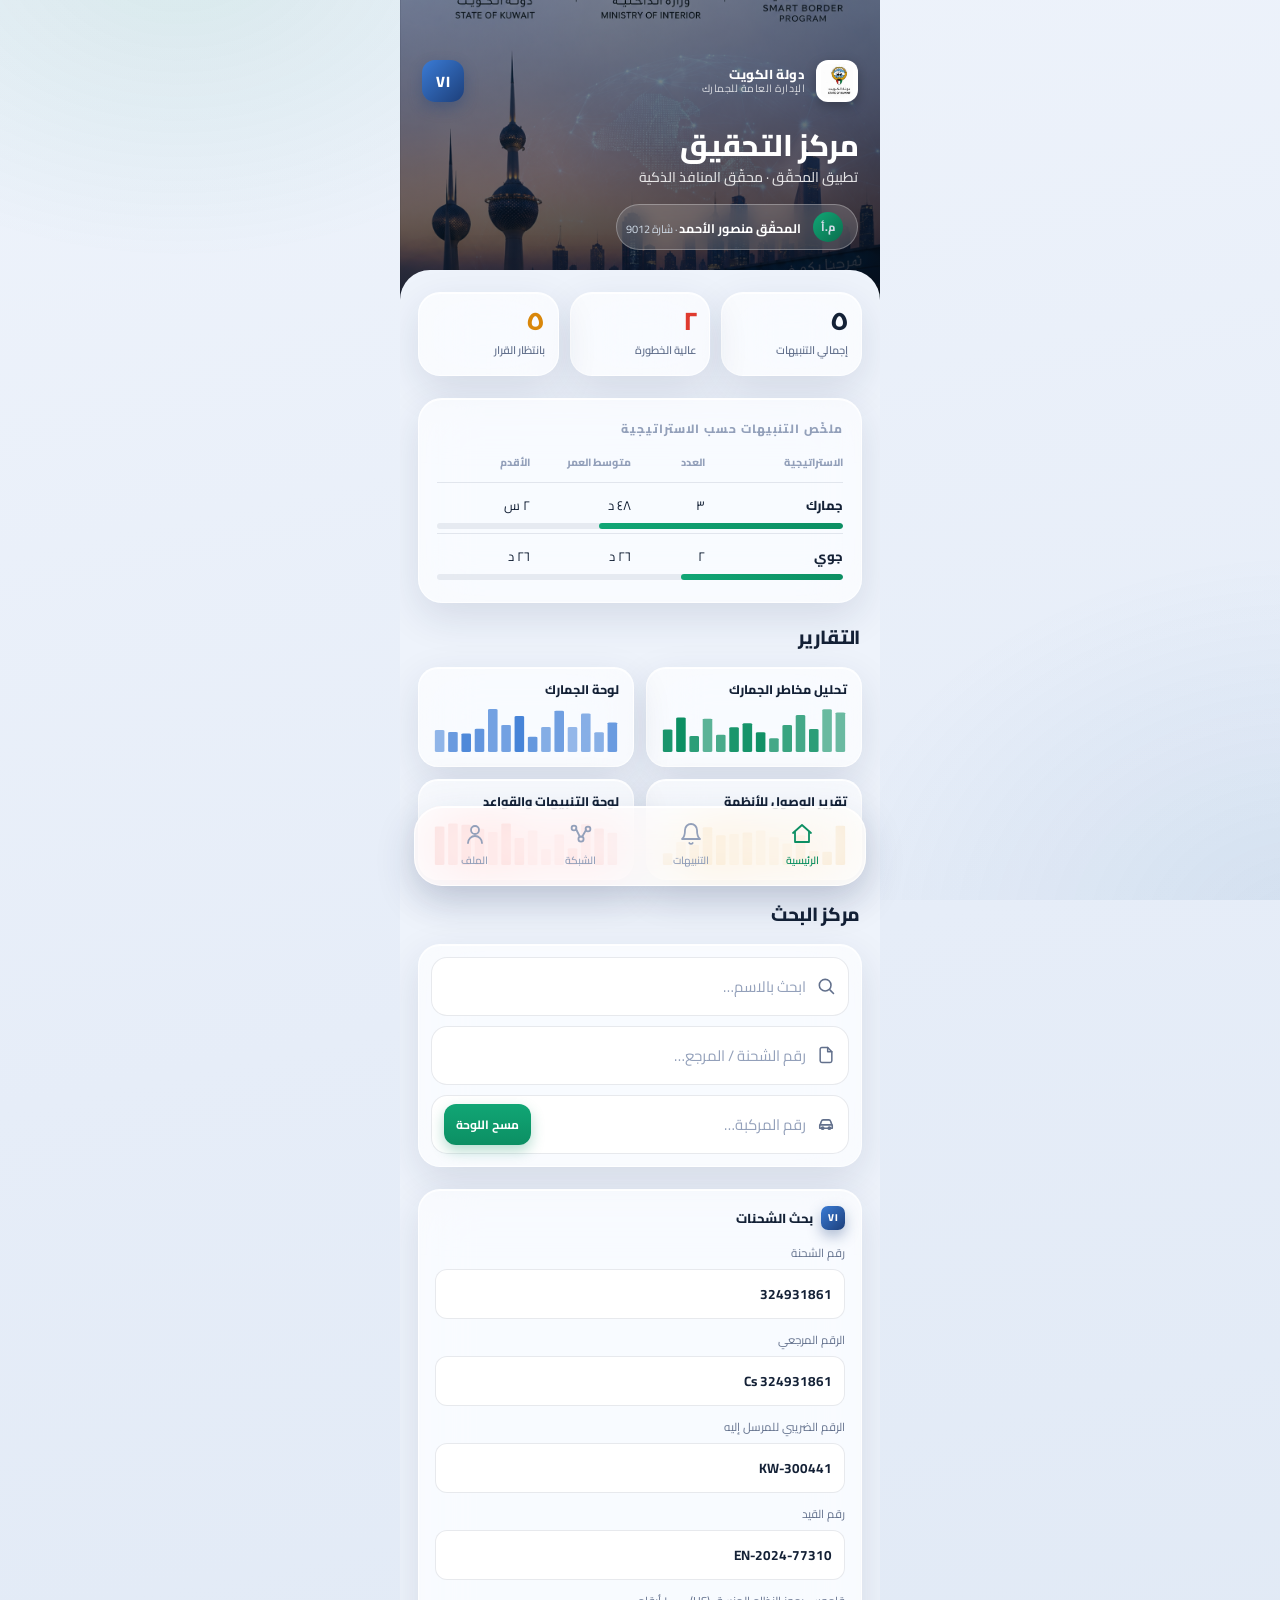
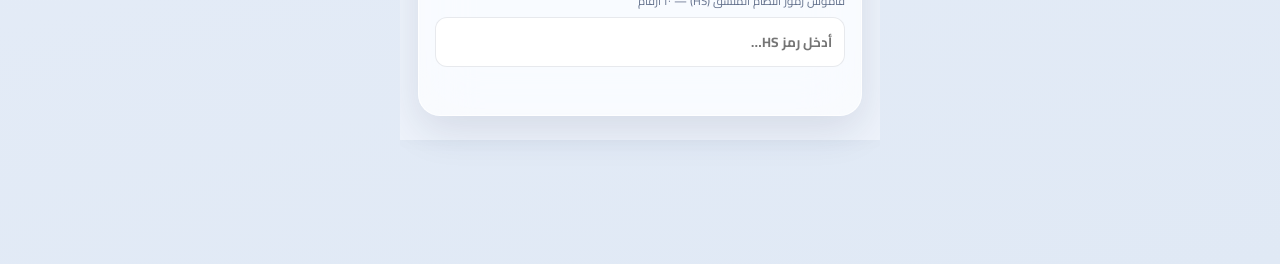
==== commit 74cb22a8: "Officer+investigator: drop fake status bar; car image instead of x-ray; searchable network - Remove " ====
--- a/investigator/index.html
+++ b/investigator/index.html
@@ -13,15 +13,7 @@
 <body>
   <div class="app" id="app">
 
-    <!-- iOS status bar -->
-    <div class="statusbar sb-light">
-      <span class="sb-time">9:41</span>
-      <span class="sb-right">
-        <svg width="18" height="12" viewBox="0 0 18 12" fill="currentColor"><rect x="0" y="8" width="3" height="4" rx="1"/><rect x="5" y="5.5" width="3" height="6.5" rx="1"/><rect x="10" y="3" width="3" height="9" rx="1"/><rect x="15" y="0.5" width="3" height="11.5" rx="1"/></svg>
-        <svg width="17" height="12" viewBox="0 0 17 12" fill="currentColor"><path d="M8.5 3.2c2.3 0 4.4.9 6 2.4l1.4-1.5A11 11 0 0 0 8.5 1 11 11 0 0 0 1.1 4.1L2.5 5.6a8.7 8.7 0 0 1 6-2.4z"/><path d="M8.5 6.6c1.3 0 2.6.5 3.5 1.5l1.5-1.5a7 7 0 0 0-10 0L5 8.1c1-1 2.2-1.5 3.5-1.5z"/><circle cx="8.5" cy="10.4" r="1.6"/></svg>
-        <svg width="27" height="13" viewBox="0 0 27 13" fill="none"><rect x="0.5" y="0.5" width="22" height="12" rx="3.5" stroke="currentColor" stroke-opacity=".45"/><rect x="2" y="2" width="18" height="9" rx="2" fill="currentColor"/><rect x="24" y="4" width="2" height="5" rx="1" fill="currentColor" fill-opacity=".45"/></svg>
-      </span>
-    </div>
+    <!-- (no fake status bar — the app sits inside the device's real status bar) -->
 
     <!-- ============ HOME / DASHBOARD ============ -->
     <section class="screen is-active" id="screen-home">
@@ -67,10 +59,11 @@
     <section class="screen" id="screen-network">
       <div class="scroll">
         <div class="page-h"><h1>الشبكة</h1><p>تحليل الكيانات والعلاقات عبر القضايا</p></div>
-        <div class="vi-banner glass">
-          <span class="vi-logo">VI</span>
-          <div><b>تحليل الشبكة</b><span>كشف الكيانات المشتركة (Entity Resolution)</span></div>
+        <div class="search-row glass solo-search">
+          <span class="search-ic"><svg viewBox="0 0 24 24" width="20" height="20" fill="none" stroke="currentColor" stroke-width="1.9" stroke-linecap="round" stroke-linejoin="round"><circle cx="11" cy="11" r="7"/><path d="M21 21l-4.3-4.3"/></svg></span>
+          <input type="text" id="net-search" placeholder="ابحث عن شخص أو مركبة أو شركة أو شحنة…" autocomplete="off" />
         </div>
+        <div class="net-found" id="net-result"></div>
         <div class="info-card glass" id="net-global"><!-- rendered by JS --></div>
       </div>
     </section>
--- a/investigator/styles.css
+++ b/investigator/styles.css
@@ -525,3 +525,14 @@
 .confirm-card p { margin: 0 0 18px; font-size: 14px; color: var(--muted); line-height: 1.5; }
 .confirm-card .actions { margin: 0; }
 .btn-ghost2 { background: rgba(20,40,80,.06); color: var(--ink-2); box-shadow: none; }
+
+/* ----- vehicle image panel (replaces x-ray) ----- */
+.veh-photo { position: relative; border-radius: 14px; overflow: hidden; aspect-ratio: 16 / 10; box-shadow: var(--shadow); }
+.veh-photo svg { width: 100%; height: 100%; display: block; }
+.veh-tag { position: absolute; left: 12px; bottom: 12px; font-size: 10.5px; font-weight: 700; color: #e6edf5; background: rgba(8,16,30,.55); border: 1px solid rgba(255,255,255,.18); padding: 4px 9px; border-radius: 8px; backdrop-filter: blur(4px); }
+.veh-plate-row { display: flex; align-items: center; justify-content: space-between; margin-top: 10px; padding: 9px 12px; background: rgba(20,40,80,.04); border: 1px solid var(--line); border-radius: 12px; font-size: 12.5px; color: var(--muted); }
+.veh-plate-row b { color: var(--ink); font-family: "Inter", sans-serif; letter-spacing: .5px; }
+
+/* ----- network search caption ----- */
+.net-found { font-size: 12.5px; color: var(--muted); margin: -2px 2px 12px; }
+.net-found b { color: var(--ink); }
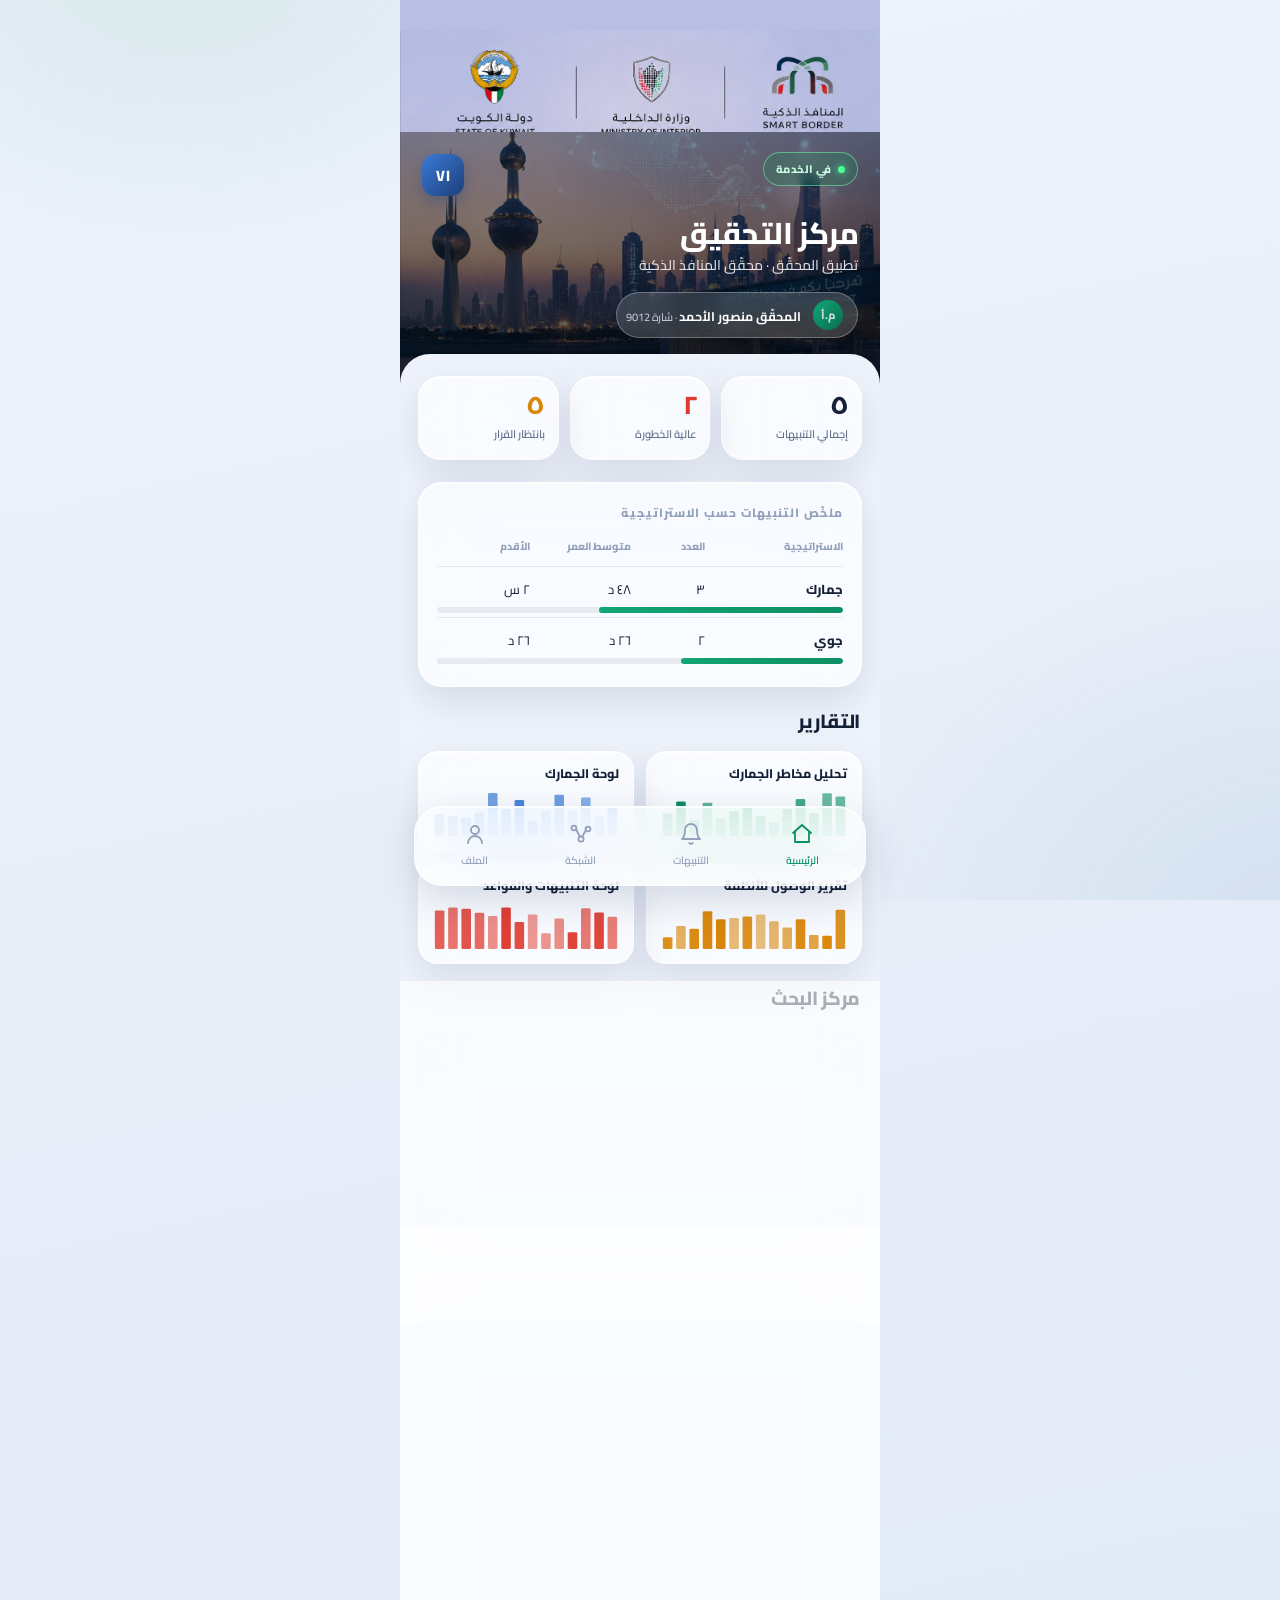
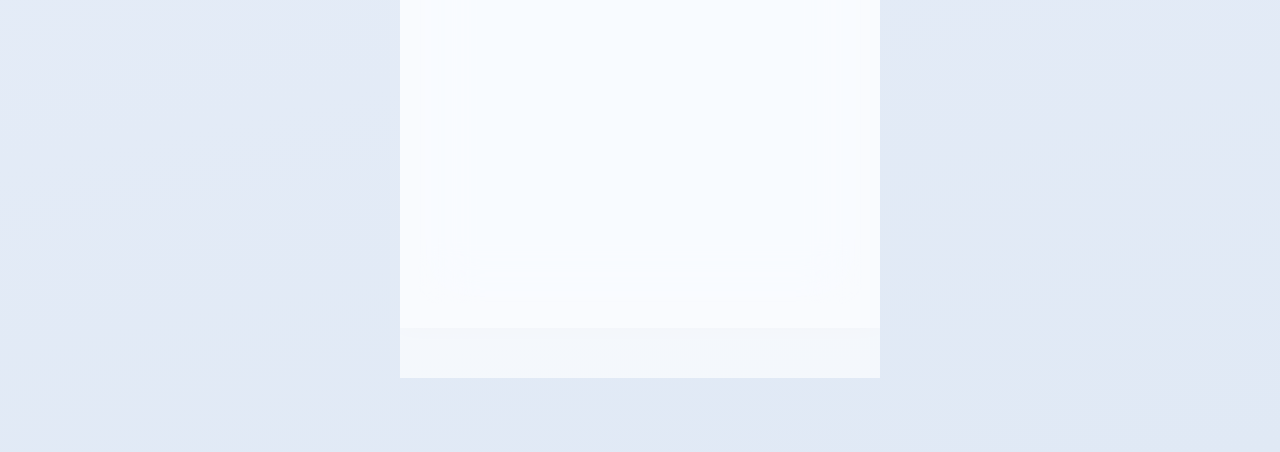
==== commit 2dc2e39a: "Investigator polish: emblem bar, tappable network, dashboards, real search - Officer + investigator " ====
--- a/investigator/index.html
+++ b/investigator/index.html
@@ -18,11 +18,11 @@
     <!-- ============ HOME / DASHBOARD ============ -->
     <section class="screen is-active" id="screen-home">
       <div class="scroll home-scroll">
+        <div class="gov-bar"></div>
         <div class="home-hero">
           <div class="hero-bg"><img src="../assets/welcome_bg.png" alt="" /></div>
           <div class="hh-top">
-            <img class="brand-emblem" src="../assets/logo_emblem.png" alt="دولة الكويت" />
-            <div class="brand-txt"><b>دولة الكويت</b><span>الإدارة العامة للجمارك</span></div>
+            <span class="live"><i></i> في الخدمة</span>
             <div class="topbar-spacer"></div>
             <span class="vi-logo">VI</span>
           </div>
--- a/investigator/styles.css
+++ b/investigator/styles.css
@@ -536,3 +536,51 @@
 /* ----- network search caption ----- */
 .net-found { font-size: 12.5px; color: var(--muted); margin: -2px 2px 12px; }
 .net-found b { color: var(--ink); }
+
+/* ----- government emblem bar (full 3 official emblems, below the notch) ----- */
+.gov-bar {
+  background-color: #b9bfe4;
+  background-image: url("../assets/welcome_bg.png");
+  background-repeat: no-repeat;
+  background-size: 100% auto;
+  background-position: center calc(30px + env(safe-area-inset-top, 0px));
+  height: calc(132px + env(safe-area-inset-top, 0px));
+}
+/* hero now sits below the gov bar — show the skyline, not the (already-shown) emblems */
+.home-hero { padding: 20px 22px 52px !important; }
+.home-hero .hero-bg img { object-position: center 72% !important; }
+.home-hero .hh-top { margin-bottom: 20px; }
+
+/* ----- tappable (linkable) network nodes ----- */
+.vi-node { cursor: pointer; }
+.vi-node.vi-link circle { stroke: #3a7bd5; stroke-width: 2.6; }
+
+/* ----- dashboard popups (Visual Analytics style) ----- */
+.dash-sheet { position: fixed; inset: 0; z-index: 130; background: rgba(8,14,26,.55); display: grid; place-items: end center; backdrop-filter: blur(3px); }
+.dash-card { background: #eef3fb; border-radius: 26px 26px 0 0; width: 100%; max-width: 480px; max-height: 88vh; display: flex; flex-direction: column; box-shadow: 0 -10px 40px rgba(0,0,0,.35); animation: dashup .28s ease; }
+@keyframes dashup { from { transform: translateY(40px); opacity: .6; } to { transform: none; opacity: 1; } }
+.dash-head { display: flex; align-items: center; justify-content: space-between; padding: 18px 18px 12px; }
+.dash-head > div { display: flex; align-items: center; gap: 10px; }
+.dash-head b { font-size: 17px; font-weight: 800; color: var(--ink); }
+.dash-x { width: 34px; height: 34px; border-radius: 50%; border: none; background: rgba(20,40,80,.07); color: var(--ink-2); font-size: 15px; cursor: pointer; }
+.dash-body { overflow-y: auto; padding: 0 16px 22px; }
+.dash-sec { background: #fff; border: 1px solid var(--surface-hi); border-radius: 18px; padding: 14px 16px; margin-bottom: 12px; box-shadow: var(--shadow); }
+.dash-sec h5 { margin: 0 0 12px; font-size: 13px; font-weight: 800; color: var(--ink); }
+.dash-foot { font-size: 11px; color: var(--faint); text-align: center; margin: 6px 0 0; }
+.donut-wrap { display: flex; align-items: center; gap: 18px; }
+.dlegend { display: flex; flex-direction: column; gap: 9px; }
+.dleg { font-size: 12.5px; color: var(--ink-2); display: flex; align-items: center; gap: 8px; }
+.dleg i { width: 11px; height: 11px; border-radius: 3px; display: inline-block; flex: none; }
+.dleg b { color: var(--ink); }
+.dbars { display: flex; flex-direction: column; gap: 10px; }
+.dbar { display: grid; grid-template-columns: 64px 1fr 30px; align-items: center; gap: 8px; }
+.dbar-l { font-size: 11.5px; color: var(--muted); font-family: "Inter", sans-serif; }
+.dbar-t { height: 9px; border-radius: 999px; background: rgba(20,40,80,.07); overflow: hidden; }
+.dbar-t > i { display: block; height: 100%; border-radius: 999px; }
+.dbar-v { font-size: 12px; font-weight: 800; color: var(--ink); text-align: left; }
+.acc-table { display: flex; flex-direction: column; }
+.acc-row { display: grid; grid-template-columns: 1.1fr 1.3fr .8fr; gap: 8px; padding: 9px 0; border-top: 1px solid var(--line); font-size: 11.5px; align-items: center; }
+.acc-row:first-child { border-top: none; }
+.acc-u { font-weight: 700; color: var(--ink-2); font-family: "Inter", sans-serif; }
+.acc-a { color: var(--ink); }
+.acc-t { color: var(--muted); text-align: left; }
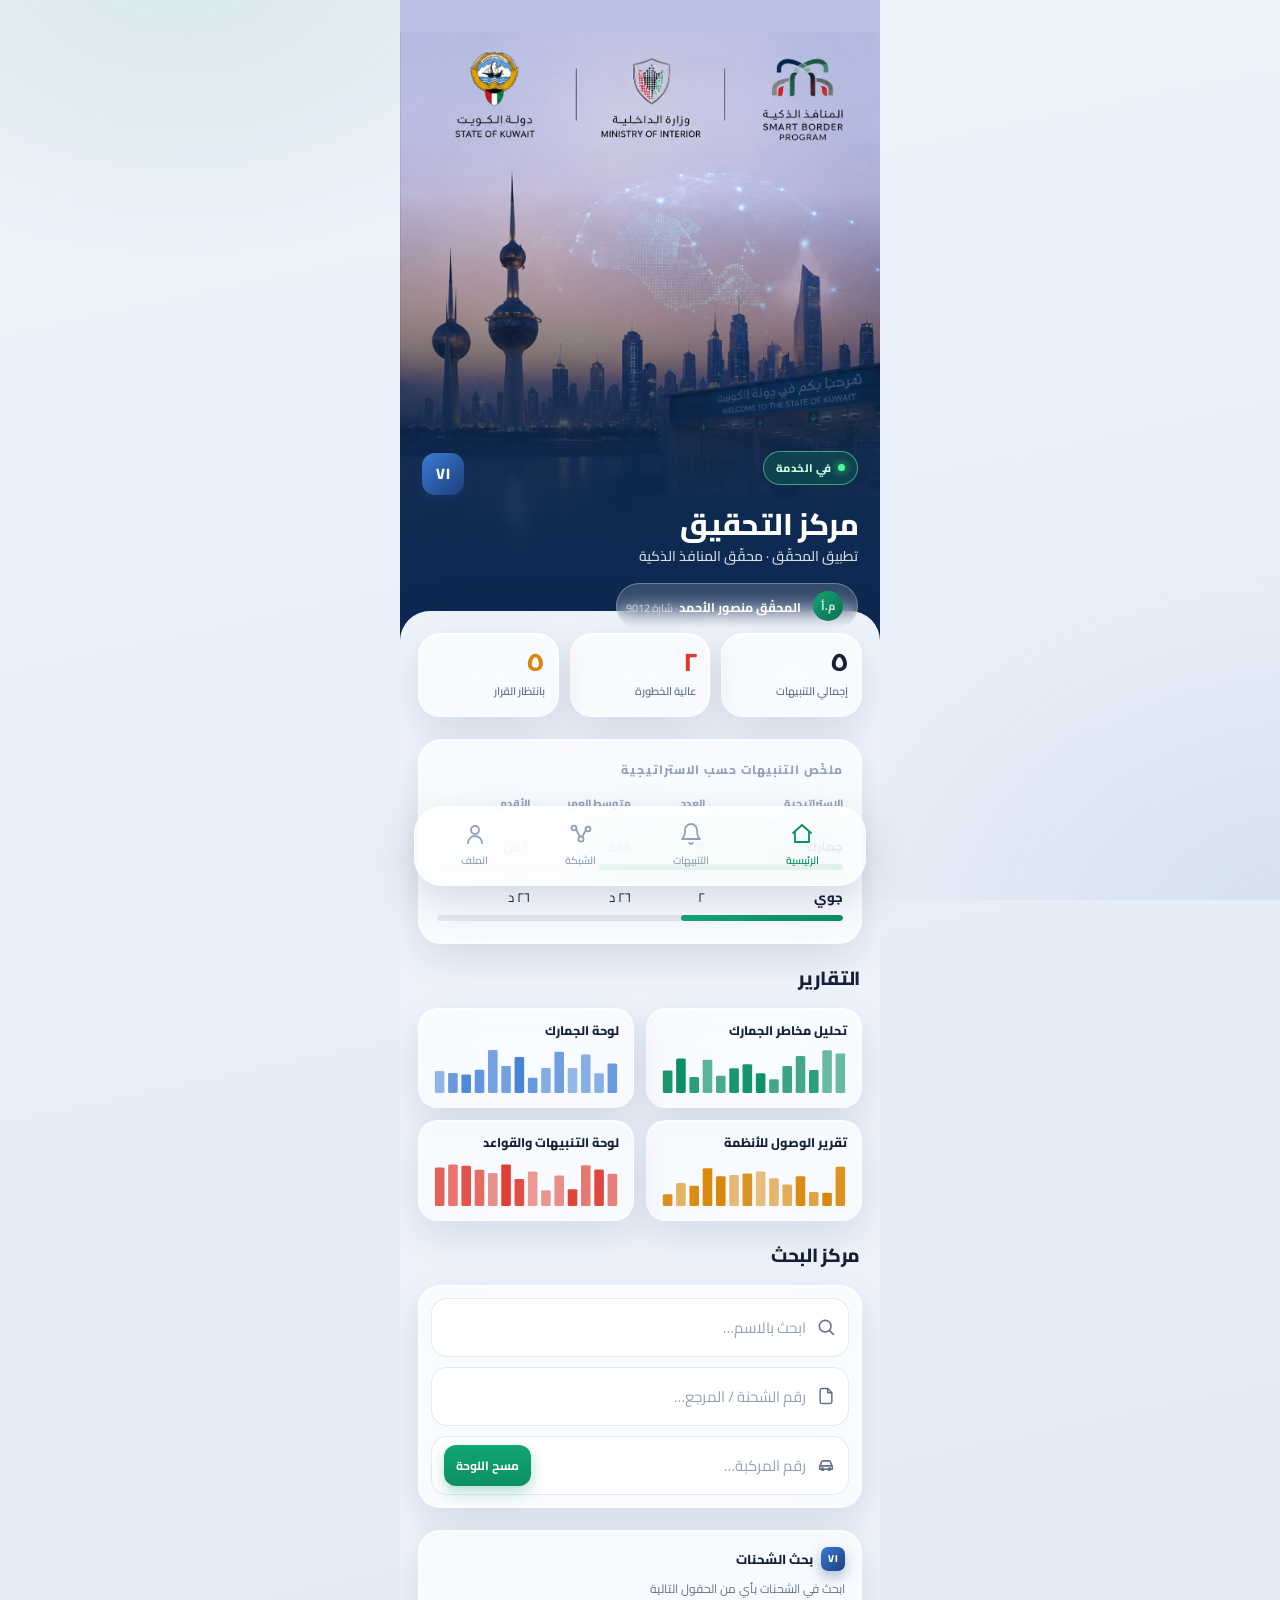
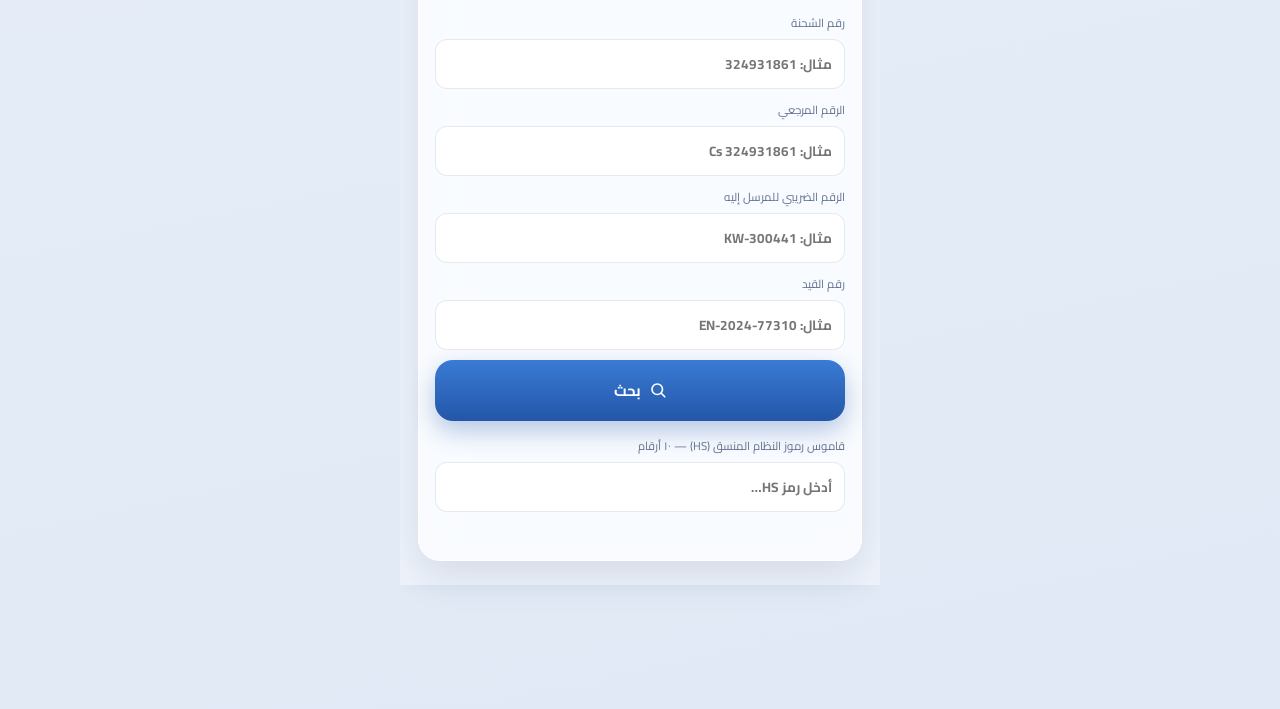
==== commit 1a00567e: "Officer+investigator home: seamless emblems-to-navy hero (no two-section seam) Replace the stacked l" ====
--- a/investigator/index.html
+++ b/investigator/index.html
@@ -18,19 +18,23 @@
     <!-- ============ HOME / DASHBOARD ============ -->
     <section class="screen is-active" id="screen-home">
       <div class="scroll home-scroll">
-        <div class="gov-bar"></div>
         <div class="home-hero">
-          <div class="hero-bg"><img src="../assets/welcome_bg.png" alt="" /></div>
-          <div class="hh-top">
-            <span class="live"><i></i> في الخدمة</span>
-            <div class="topbar-spacer"></div>
-            <span class="vi-logo">VI</span>
+          <div class="hero-photo">
+            <img class="hero-img" src="../assets/welcome_bg.png" alt="دولة الكويت · وزارة الداخلية · المنافذ الذكية" />
+            <span class="hero-fade"></span>
           </div>
-          <h2 class="hh-title">مركز التحقيق</h2>
-          <div class="hh-sub">تطبيق المحقّق · محقّق المنافذ الذكية</div>
-          <div class="officer-chip">
-            <span class="avatar">م.أ</span>
-            <div><b>المحقّق منصور الأحمد</b><span> · شارة 9012</span></div>
+          <div class="hero-content">
+            <div class="hh-top">
+              <span class="live"><i></i> في الخدمة</span>
+              <div class="topbar-spacer"></div>
+              <span class="vi-logo">VI</span>
+            </div>
+            <h2 class="hh-title">مركز التحقيق</h2>
+            <div class="hh-sub">تطبيق المحقّق · محقّق المنافذ الذكية</div>
+            <div class="officer-chip">
+              <span class="avatar">م.أ</span>
+              <div><b>المحقّق منصور الأحمد</b><span> · شارة 9012</span></div>
+            </div>
           </div>
         </div>
 
--- a/investigator/styles.css
+++ b/investigator/styles.css
@@ -537,19 +537,16 @@
 .net-found { font-size: 12.5px; color: var(--muted); margin: -2px 2px 12px; }
 .net-found b { color: var(--ink); }
 
-/* ----- government emblem bar (full 3 official emblems, below the notch) ----- */
-.gov-bar {
-  background-color: #b9bfe4;
-  background-image: url("../assets/welcome_bg.png");
-  background-repeat: no-repeat;
-  background-size: 100% auto;
-  background-position: center calc(30px + env(safe-area-inset-top, 0px));
-  height: calc(132px + env(safe-area-inset-top, 0px));
-}
-/* hero now sits below the gov bar — show the skyline, not the (already-shown) emblems */
-.home-hero { padding: 20px 22px 52px !important; }
-.home-hero .hero-bg img { object-position: center 72% !important; }
-.home-hero .hh-top { margin-bottom: 20px; }
+/* ----- seamless government hero: emblems → skyline → navy as one image ----- */
+.home-hero { padding: 0 !important; background: #0e2a52; }
+.hero-photo { position: relative; background: #b9bfe4; padding-top: calc(32px + env(safe-area-inset-top, 0px)); font-size: 0; }
+.hero-img { display: block; width: 100%; height: auto; }
+.hero-fade {
+  position: absolute; left: 0; right: 0; bottom: 0; height: 66%;
+  background: linear-gradient(180deg, rgba(14,42,82,0) 0%, rgba(14,42,82,.5) 42%, rgba(14,42,82,.9) 72%, #0e2a52 100%);
+}
+.home-hero .hero-content { position: relative; z-index: 2; margin-top: -24%; padding: 0 22px 18px; }
+.home-hero .hero-content .hh-top { display: flex; align-items: center; gap: 11px; margin-bottom: 12px; }
 
 /* ----- tappable (linkable) network nodes ----- */
 .vi-node { cursor: pointer; }
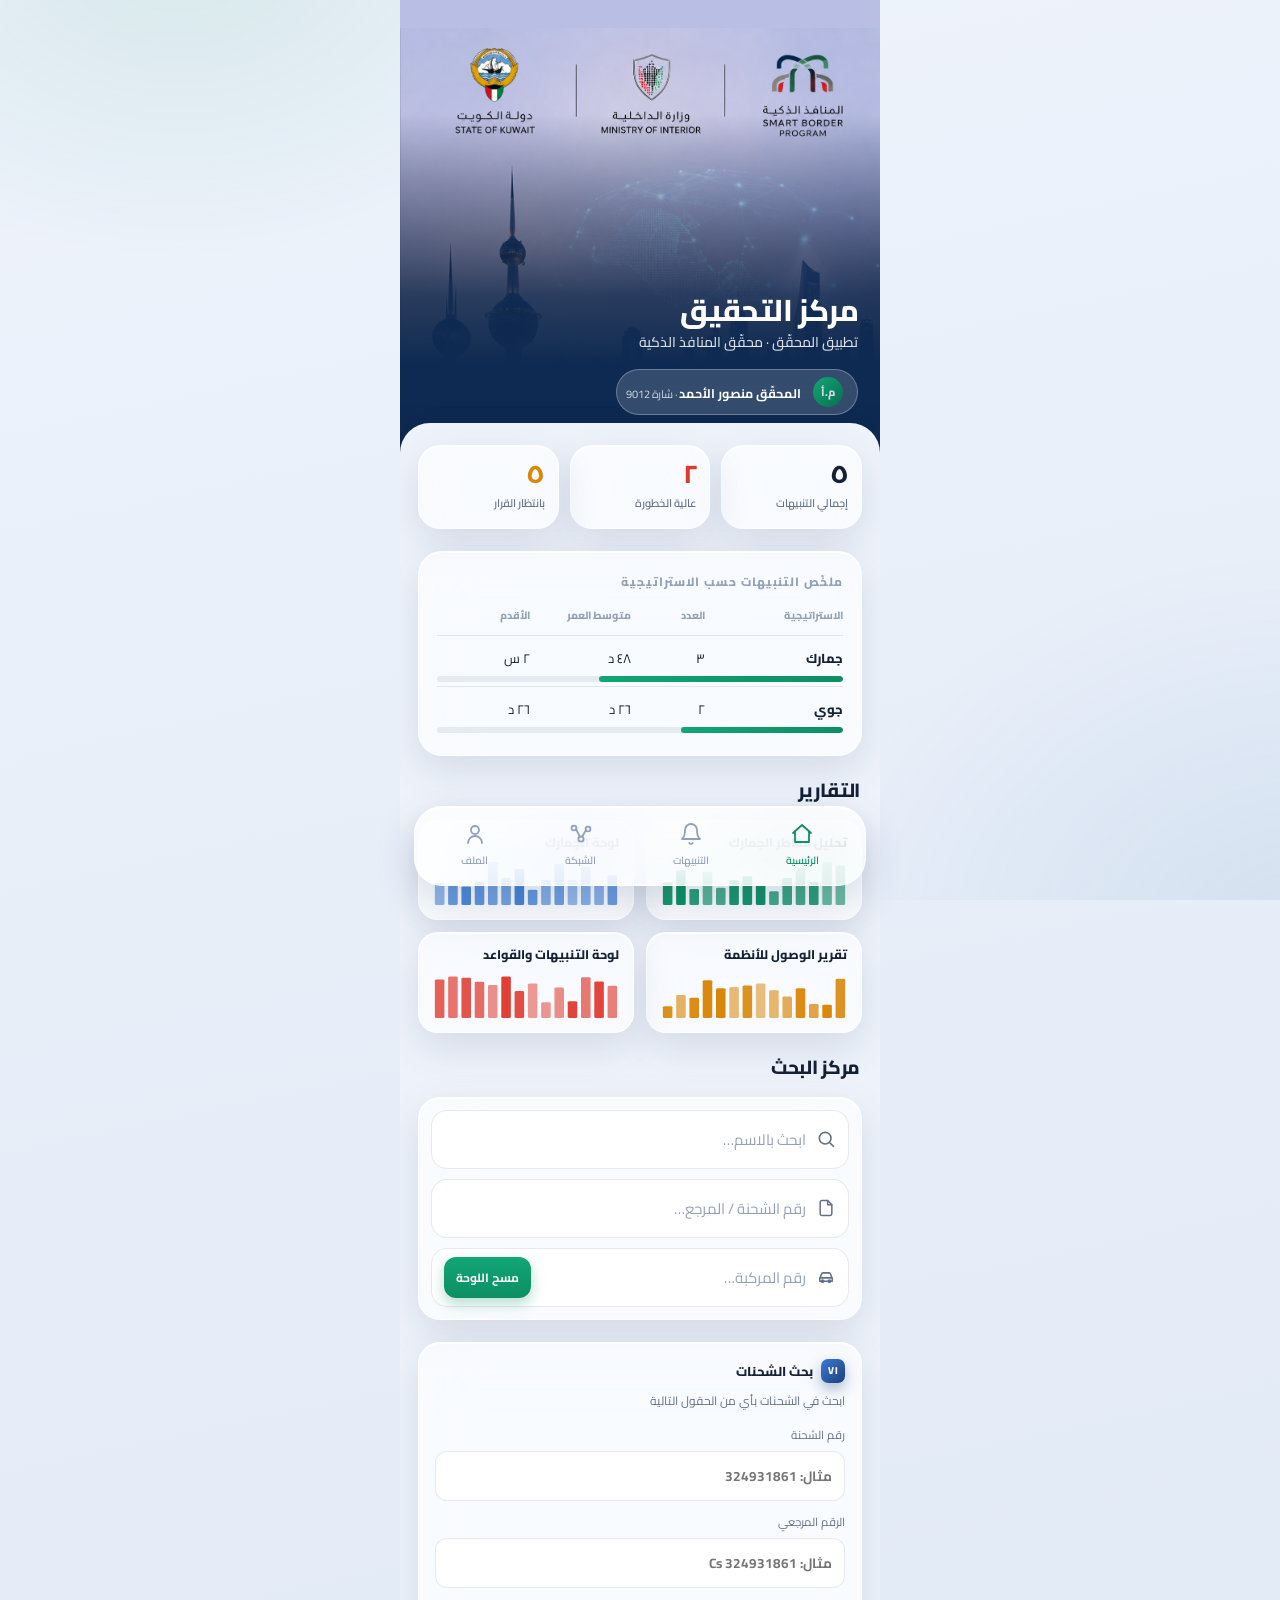
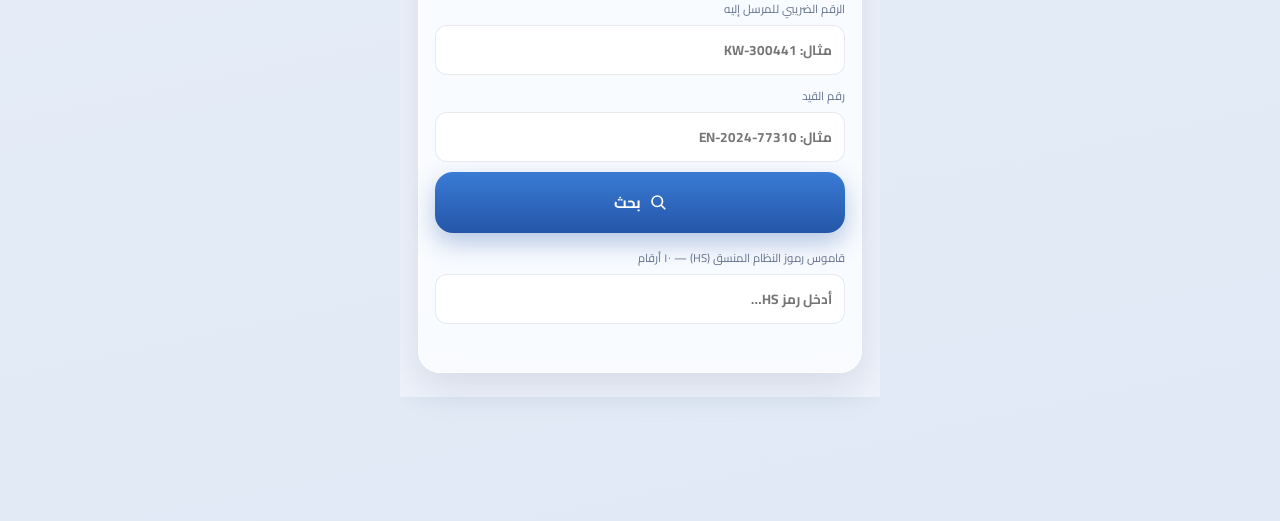
==== commit fba99a70: "Home hero: remove on-duty chip + VI badge Drop the green 'في الخدمة' status chip from both heroes an" ====
--- a/investigator/index.html
+++ b/investigator/index.html
@@ -24,11 +24,6 @@
             <span class="hero-fade"></span>
           </div>
           <div class="hero-content">
-            <div class="hh-top">
-              <span class="live"><i></i> في الخدمة</span>
-              <div class="topbar-spacer"></div>
-              <span class="vi-logo">VI</span>
-            </div>
             <h2 class="hh-title">مركز التحقيق</h2>
             <div class="hh-sub">تطبيق المحقّق · محقّق المنافذ الذكية</div>
             <div class="officer-chip">
--- a/investigator/styles.css
+++ b/investigator/styles.css
@@ -539,13 +539,15 @@
 
 /* ----- seamless government hero: emblems → skyline → navy as one image ----- */
 .home-hero { padding: 0 !important; background: #0e2a52; }
-.hero-photo { position: relative; background: #b9bfe4; padding-top: calc(32px + env(safe-area-inset-top, 0px)); font-size: 0; }
-.hero-img { display: block; width: 100%; height: auto; }
+.hero-photo { position: relative; background: #b9bfe4; padding-top: calc(28px + env(safe-area-inset-top, 0px)); overflow: hidden; }
+.hero-img { display: block; width: 100%; height: 42vh; max-height: 400px; object-fit: cover; object-position: center top; }
 .hero-fade {
-  position: absolute; left: 0; right: 0; bottom: 0; height: 66%;
-  background: linear-gradient(180deg, rgba(14,42,82,0) 0%, rgba(14,42,82,.5) 42%, rgba(14,42,82,.9) 72%, #0e2a52 100%);
-}
-.home-hero .hero-content { position: relative; z-index: 2; margin-top: -24%; padding: 0 22px 18px; }
+  position: absolute; left: 0; right: 0; bottom: 0; height: 72%;
+  background: linear-gradient(180deg, rgba(14,42,82,0) 0%, rgba(14,42,82,.5) 36%, rgba(14,42,82,.88) 62%, #0e2a52 86%);
+}
+.home-hero .hero-content { position: relative; z-index: 2; margin-top: -24%; padding: 0 22px 44px; }
+.home-hero .hh-title { margin-top: 4px; }
+.home-hero .officer-chip { margin-top: 14px; }
 .home-hero .hero-content .hh-top { display: flex; align-items: center; gap: 11px; margin-bottom: 12px; }
 
 /* ----- tappable (linkable) network nodes ----- */
@@ -581,3 +583,38 @@
 .acc-u { font-weight: 700; color: var(--ink-2); font-family: "Inter", sans-serif; }
 .acc-a { color: var(--ink); }
 .acc-t { color: var(--muted); text-align: left; }
+
+/* ----- document status pill on thumbnails ----- */
+.doc { position: relative; }
+.doc-val { position: absolute; top: 8px; inset-inline-start: 8px; z-index: 2; font-size: 9.5px; font-weight: 800; padding: 3px 8px; border-radius: 999px; backdrop-filter: blur(4px); }
+.doc-val.ok { background: rgba(10,157,87,.92); color: #fff; }
+.doc-val.warn { background: rgba(217,135,10,.92); color: #fff; }
+.doc-val.bad { background: rgba(223,58,47,.92); color: #fff; }
+
+/* ----- document validation rows ----- */
+.val-grp { font-size: 11px; font-weight: 800; color: var(--faint); letter-spacing: .5px; margin: 14px 0 4px; padding-top: 12px; border-top: 1px solid var(--line); }
+.val-grp:first-of-type { border-top: none; padding-top: 4px; margin-top: 6px; }
+.val-row { display: flex; align-items: center; gap: 11px; padding: 9px 0; }
+.val-ic { width: 26px; height: 26px; border-radius: 8px; flex: none; display: grid; place-items: center; font-size: 14px; font-weight: 800; }
+.val-ic.ok { background: rgba(10,157,87,.14); color: var(--green); }
+.val-ic.warn { background: rgba(217,135,10,.14); color: var(--amber); }
+.val-ic.bad { background: rgba(223,58,47,.14); color: var(--red); }
+.val-tx { flex: 1; min-width: 0; }
+.val-tx b { display: block; font-size: 13px; font-weight: 700; color: var(--ink); }
+.val-tx span { font-size: 11.5px; color: var(--muted); line-height: 1.35; }
+.val-pill { flex: none; font-size: 10px; font-weight: 800; padding: 4px 9px; border-radius: 999px; }
+.val-pill.ok { background: rgba(10,157,87,.12); color: var(--green); border: 1px solid rgba(10,157,87,.3); }
+.val-pill.warn { background: rgba(217,135,10,.12); color: var(--amber); border: 1px solid rgba(217,135,10,.3); }
+.val-pill.bad { background: rgba(223,58,47,.12); color: var(--red); border: 1px solid rgba(223,58,47,.3); }
+
+/* ----- vehicle photo: real image with clean ANPR fallback ----- */
+.veh-photo { background: #11161f; }
+.veh-img { width: 100%; height: 100%; object-fit: cover; display: block; }
+.veh-photo.no-img .veh-img { display: none; }
+.veh-ph { display: none; position: absolute; inset: 0; flex-direction: column; align-items: center; justify-content: center; background: radial-gradient(circle at 50% 38%, #1c2430, #0d1117); }
+.veh-photo.no-img .veh-ph { display: flex; }
+.plate-cap { display: flex; flex-direction: column; align-items: center; gap: 14px; padding: 16px; }
+.kwplate { display: inline-flex; align-items: center; gap: 10px; background: #fff; border: 2px solid #c9d0da; border-radius: 8px; padding: 8px 14px; box-shadow: 0 6px 18px rgba(0,0,0,.45); }
+.kwp-strip { font-size: 8px; font-weight: 800; color: #0a7d3a; line-height: 1.05; text-align: center; border-inline-end: 1px solid #d0d5dd; padding-inline-end: 9px; }
+.kwp-num { font-size: 24px; font-weight: 800; color: #15202e; letter-spacing: 2px; font-family: "Inter", sans-serif; }
+.plate-note { font-size: 11.5px; color: #9fb0c4; text-align: center; }
